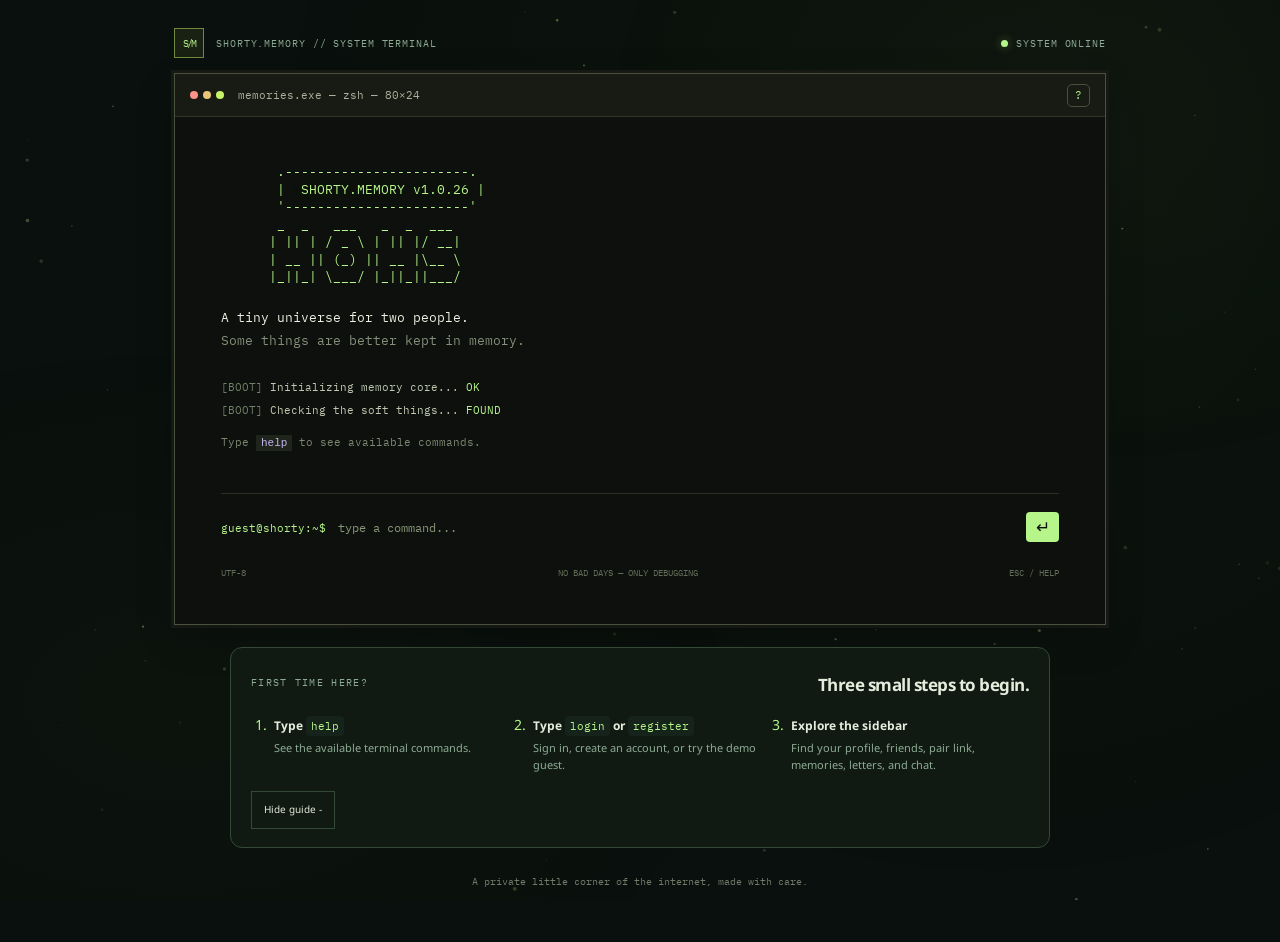
==== index.html @ a43f7167 "Bust browser cache for visual effects" ====
<!doctype html>
<html lang="th">
<head>
  <meta charset="utf-8">
  <meta name="viewport" content="width=device-width, initial-scale=1">
  <meta name="theme-color" content="#11130f">
  <meta name="description" content="A tiny digital universe for memories, letters, and two people.">
  <title>shorty.memory — a little universe for two</title>
  <link rel="preconnect" href="https://fonts.googleapis.com">
  <link rel="preconnect" href="https://fonts.gstatic.com" crossorigin>
  <link href="https://fonts.googleapis.com/css2?family=DM+Mono:wght@400;500&family=IBM+Plex+Mono:wght@400;500;600;700&family=Space+Grotesk:wght@400;500;600;700&family=Noto+Sans+Thai:wght@400;500;600;700&display=swap" rel="stylesheet">
  <link rel="stylesheet" href="./styles.css?v=20261020-1">
  <link rel="stylesheet" href="./animations.css?v=20261025-3">
  <script src="https://cdn.jsdelivr.net/npm/@supabase/supabase-js@2"></script>
  <script src="./config.js?v=20261020-1"></script>
  <script src="./app.js?v=20261020-1" defer></script>
  <script src="./interactive.js?v=20261025-3" defer></script>
</head>
<body>
  <div class="scanlines" aria-hidden="true"></div>
  <main id="bootScreen" class="boot-screen">
    <div class="boot-topbar"><span class="brand-mark">S/M</span><span>SHORTY.MEMORY // SYSTEM TERMINAL</span><span class="top-status"><i></i> SYSTEM ONLINE</span></div>
    <section class="terminal-window" aria-label="Retro terminal">
      <div class="terminal-titlebar"><div class="window-dots"><b></b><b></b><b></b></div><span>memories.exe — zsh — 80×24</span><button id="terminalHelp" class="tiny-btn" type="button" aria-label="Show commands">?</button></div>
      <div class="terminal-body">
        <pre class="ascii-logo" aria-label="Shorty Memory logo">       .-----------------------.
       |  SHORTY.MEMORY v1.0.26 |
       '-----------------------'
       _  _   ___   _  _  ___
      | || | / _ \ | || |/ __|
      | __ || (_) || __ |\__ \
      |_||_| \___/ |_||_||___/</pre>
        <p class="terminal-intro">A tiny universe for two people.<br><span>Some things are better kept in memory.</span></p>
        <div id="terminalOutput" class="terminal-output" aria-live="polite">
          <p><span class="term-muted">[BOOT]</span> Initializing memory core... <span class="term-ok">OK</span></p>
          <p><span class="term-muted">[BOOT]</span> Checking the soft things... <span class="term-ok">FOUND</span></p>
          <p class="term-hint">Type <code>help</code> to see available commands.</p>
        </div>
        <form id="terminalForm" class="terminal-prompt" autocomplete="off">
          <label for="terminalInput"><span class="prompt-label">guest@shorty:~$</span></label>
          <input id="terminalInput" name="command" type="text" spellcheck="false" autocomplete="off" autocapitalize="off" placeholder="type a command..." aria-label="Terminal command">
          <button class="send-command" type="submit" aria-label="Run command">↵</button>
        </form>
        <div class="terminal-footer"><span>UTF-8</span><span>NO BAD DAYS — ONLY DEBUGGING</span><span>ESC / HELP</span></div>
      </div>
    </section>
    <section class="quick-guide" aria-label="First-time guide"><div><span class="eyebrow">FIRST TIME HERE?</span><h2>Three small steps to begin.</h2></div><ol><li><b>Type <code>help</code></b><span>See the available terminal commands.</span></li><li><b>Type <code>login</code> or <code>register</code></b><span>Sign in, create an account, or try the demo guest.</span></li><li><b>Explore the sidebar</b><span>Find your profile, friends, pair link, memories, letters, and chat.</span></li></ol><button id="guideToggle" type="button" class="small-btn">Hide guide −</button></section><p class="boot-note">A private little corner of the internet, made with care.</p>
  </main>

  <dialog id="authDialog" class="auth-dialog">
    <div class="auth-head"><span class="eyebrow">IDENTITY CHECK // 01</span><button class="icon-btn" type="button" data-close-auth aria-label="Close">×</button></div>
    <div class="auth-brand"><span class="brand-mark">S/M</span><div><h2>Welcome back, human.</h2><p>Your memories are waiting on the other side.</p></div></div>
    <div class="auth-tabs"><button type="button" class="auth-tab is-active" data-auth-tab="login">Log in</button><button type="button" class="auth-tab" data-auth-tab="register">Create account</button></div>
    <form id="loginForm" class="auth-form">
      <label>Email address<input name="email" type="email" autocomplete="email" placeholder="you@example.com" required></label>
      <label>Password<input name="password" type="password" autocomplete="current-password" minlength="6" placeholder="At least 6 characters" required></label>
      <button class="primary-btn" type="submit">Enter the universe <span>↗</span></button>
      <p class="form-note" id="loginNote">Sign in to continue.</p>
    </form>
    <form id="registerForm" class="auth-form hidden">
      <label>Display name<input name="displayName" type="text" maxlength="32" autocomplete="nickname" placeholder="What should we call you?" required></label>
      <label>Username<input name="username" type="text" minlength="3" maxlength="18" pattern="[A-Za-z0-9_.-]+" autocomplete="username" placeholder="letters, numbers, . _ -" required></label>
      <label>Email address<input name="email" type="email" autocomplete="email" placeholder="you@example.com" required></label>
      <label>Password<input name="password" type="password" minlength="6" autocomplete="new-password" placeholder="At least 6 characters" required></label>
      <button class="primary-btn" type="submit">Create my space <span>↗</span></button>
      <p class="form-note" id="registerNote">Use a unique username. In demo mode, the account stays in this browser only.</p>
    </form>
    <div class="auth-divider"><span>OR TRY THE PREVIEW</span></div>
    <button id="guestButton" type="button" class="ghost-btn">Continue as a demo guest <span>→</span></button>
    <p class="privacy-note">Never enter a password you use on another website. Demo mode is for preview only; configure Supabase for real accounts.</p>
  </dialog>

  <div id="appShell" class="app-shell hidden">
    <div class="system-bar"><strong>✳ SHORTY OS</strong><span>a little operating system for two.</span><span>DEMO MODE / 20 OCT 2026</span></div>
    <aside class="sidebar">
      <a class="side-logo" href="#" data-section="home"><span class="brand-mark">S/M</span><span><b>shorty.memory</b><small>OUR LITTLE UNIVERSE</small></span></a>
      <div class="side-label">WORKSPACE</div>
      <nav class="side-nav" aria-label="Main navigation">
        <button class="nav-item is-active" type="button" data-section="home"><span class="nav-icon">⌂</span><span>หน้าหลัก</span></button>
        <button class="nav-item" type="button" data-section="friends"><span class="nav-icon">♧</span><span>เพื่อนของเรา</span><span id="friendBadge" class="nav-badge hidden">0</span></button>
        <button class="nav-item" type="button" data-section="chat"><span class="nav-icon">▤</span><span>จดหมายแชต</span></button>
        <button class="nav-item" type="button" data-section="pair"><span class="nav-icon">∞</span><span>เชื่อมต่อคู่</span></button>
        <button class="nav-item" type="button" data-section="memories"><span class="nav-icon">▧</span><span>คลังความทรงจำ</span></button>
        <button class="nav-item" type="button" data-section="letters"><span class="nav-icon">✉</span><span>จดหมายถึงเธอ</span></button>
        <button class="nav-item" type="button" data-section="profile"><span class="nav-icon">◉</span><span>โปรไฟล์</span></button>
      </nav>
      <div class="sidebar-bottom">
        <div class="sync-card"><span class="sync-dot"></span><div><b id="syncLabel">LOCAL PREVIEW</b><small id="syncDetail">Data stays in this browser</small></div></div>
        <button id="logoutButton" type="button" class="logout-btn"><span>↪</span> Log out</button>
        <div class="side-version">BUILD 01.26 <span>·</span> MADE WITH CARE</div>
      </div>
    </aside>

    <section class="workspace">
      <header class="workspace-topbar">
        <div class="breadcrumb"><span>SPACE /</span> <b id="crumbLabel">DASHBOARD</b></div>
        <div class="top-actions"><span class="clock-label" id="todayLabel"></span><button id="themeToggle" class="theme-toggle" type="button" aria-label="Switch color theme" title="Switch light/dark mode">☼ <span>Light mode</span></button><button id="topProfileButton" class="mini-profile" type="button" data-section="profile"><img id="topAvatar" alt="" src=""><span id="topUsername">guest</span><span class="chevron">⌄</span></button></div>
      </header>
      <div id="viewRoot" class="view-root" tabindex="-1"></div>
      <footer class="app-footer"><span>SHORTY.MEMORY © 2026</span><span>KEEP THE GOOD THINGS CLOSE.</span><button type="button" id="backToTerminal">↖ TERMINAL</button></footer>
    </section>
  </div>

  <button id="mascotButton" class="mascot-button hidden" type="button" aria-label="Talk to Shorty"><span class="mascot-spark">✦</span><span class="pixel-cat" aria-hidden="true">ฅ^•ﻌ•^ฅ</span></button>
  <div id="mascotBubble" class="mascot-bubble hidden" role="status"><button id="closeMascotBubble" type="button" aria-label="Close">×</button><span class="eyebrow">SHORTY.EXE</span><p id="mascotMessage">System message: you are doing better than you think.</p><button id="newMascotMessage" type="button" class="text-btn">another message ↻</button></div>

  <dialog id="letterDialog" class="letter-dialog">
    <div class="letter-dialog-top"><span class="eyebrow">A MESSAGE, SAVED FOR YOU</span><button class="icon-btn" type="button" data-close-letter aria-label="Close letter">×</button></div>
    <div class="envelope-art" aria-hidden="true"><div class="envelope-paper">S/M</div><div class="envelope-flap"></div></div>
    <p id="letterTag" class="letter-tag">OPEN WHEN YOU NEED A PAUSE</p>
    <h2 id="letterTitle">A little note for you.</h2>
    <p id="letterMessage" class="letter-message"></p>
    <div class="letter-signoff">with care, <span>always.</span></div>
    <button type="button" class="primary-btn" data-close-letter>Keep this close <span>♡</span></button>
  </dialog>

  <div id="toast" class="toast" role="status" aria-live="polite"></div>
  <input id="avatarFileInput" class="visually-hidden" type="file" accept="image/png,image/jpeg,image/webp">
  <input id="memoryFileInput" class="visually-hidden" type="file" accept="image/png,image/jpeg,image/webp" multiple>
</body>
</html>
---- styles.css ----
:root {
  color-scheme: dark;
  --bg: #10120f;
  --panel: #171a15;
  --panel-2: #1d211a;
  --panel-soft: rgba(31, 36, 27, .76);
  --line: #333a2c;
  --line-soft: rgba(196, 217, 166, .12);
  --text: #f0f0e5;
  --muted: #959b8d;
  --lime: #c8f169;
  --lime-dim: #8ca64b;
  --lavender: #c6b7ff;
  --pink: #ffc6d7;
  --orange: #ffb98f;
  --mono: "DM Mono", ui-monospace, SFMono-Regular, Consolas, monospace;
  --sans: "Space Grotesk", "Noto Sans Thai", sans-serif;
  --radius: 18px;
}
* { box-sizing: border-box; }
html { scroll-behavior: smooth; }
body { margin: 0; min-height: 100vh; background: var(--bg); color: var(--text); font-family: var(--sans); font-size: 14px; }
button, input, textarea, select { font: inherit; }
button { color: inherit; cursor: pointer; }
button:focus-visible, input:focus-visible, textarea:focus-visible { outline: 2px solid var(--lime); outline-offset: 3px; }
a { color: inherit; text-decoration: none; }
.hidden { display: none !important; }
.visually-hidden { position: absolute; width: 1px; height: 1px; padding: 0; margin: -1px; overflow: hidden; clip: rect(0,0,0,0); white-space: nowrap; border: 0; }
.scanlines { pointer-events: none; position: fixed; inset: 0; z-index: 10; opacity: .018; background: repeating-linear-gradient(0deg, transparent 0 4px, rgba(0,0,0,.14) 5px); mix-blend-mode: normal; }
.brand-mark { display: inline-grid; place-items: center; width: 40px; height: 40px; border: 1px solid rgba(200,241,105,.5); background: rgba(200,241,105,.08); color: var(--lime); font-family: var(--mono); letter-spacing: -2px; font-size: 14px; flex: 0 0 auto; }
.eyebrow, .side-label { font: 10px var(--mono); color: var(--muted); letter-spacing: .13em; text-transform: uppercase; }
.boot-screen { max-width: 980px; min-height: 100vh; margin: auto; padding: 28px 24px 18px; display: flex; flex-direction: column; justify-content: center; }
.boot-topbar { display: flex; align-items: center; gap: 12px; margin-bottom: 15px; color: var(--muted); font: 10px var(--mono); letter-spacing: .09em; }
.boot-topbar .brand-mark { width: 30px; height: 30px; font-size: 10px; }
.top-status { margin-left: auto; display: flex; align-items: center; gap: 8px; }
.top-status i, .sync-dot { display: inline-block; width: 7px; height: 7px; background: var(--lime); border-radius: 50%; box-shadow: 0 0 10px rgba(200,241,105,.4); }
.terminal-window { border: 1px solid #48513c; background: #0d100c; box-shadow: 0 14px 36px #0003, 0 0 0 3px #181b15; }
.terminal-titlebar { height: 43px; display: flex; align-items: center; gap: 14px; border-bottom: 1px solid #2e3628; padding: 0 15px; color: #aab19d; background: #171b14; font: 11px var(--mono); }
.window-dots { display: flex; gap: 5px; }
.window-dots b { width: 8px; height: 8px; border-radius: 50%; background: #67745a; }
.window-dots b:first-child { background: #fb9388; }.window-dots b:nth-child(2) { background: #eac778; }.window-dots b:nth-child(3) { background: #c8f169; }
.tiny-btn { margin-left: auto; width: 23px; height: 23px; border: 1px solid #48513c; background: transparent; color: var(--lime); border-radius: 5px; }
.terminal-body { padding: clamp(18px, 5vw, 46px); font-family: var(--mono); }
.ascii-logo { margin: 0 0 20px; color: var(--lime); font: clamp(8px, 1.45vw, 13px)/1.35 var(--mono); white-space: pre; text-shadow: 0 0 17px #c8f16928; }
.terminal-intro { margin: 0 0 25px; color: #ecf0e3; line-height: 1.8; font-size: 13px; }.terminal-intro span { color: #858f79; }
.terminal-output { min-height: 115px; font: 11px/1.8 var(--mono); color: #bfc7b1; }
.terminal-output p { margin: 0 0 4px; overflow-wrap: anywhere; }
.term-muted { color: #718067; }.term-ok { color: var(--lime); }.term-error { color: #ff9e9e; }.term-hint { color: #7c8770; margin-top: 12px !important; }.terminal-output code { color: var(--lavender); background: #20251b; padding: 2px 5px; }
.terminal-prompt { border-top: 1px solid #283022; padding-top: 18px; display: flex; align-items: center; gap: 12px; }
.prompt-label { color: var(--lime); font-size: 11px; white-space: nowrap; }
.terminal-prompt input { flex: 1; min-width: 0; border: 0; color: #f2f2e9; outline: 0; background: transparent; font: 12px var(--mono); padding: 8px 0; }
.terminal-prompt input::placeholder { color: #535d49; }.send-command { background: var(--lime); color: #10120e; border: 0; border-radius: 4px; width: 33px; height: 30px; font-size: 17px; }
.terminal-footer { display: flex; justify-content: space-between; gap: 8px; color: #626d57; font: 9px var(--mono); margin-top: 24px; }
.boot-note { color: #707a68; text-align: center; font: 10px var(--mono); margin-top: 27px; }
.auth-dialog, .letter-dialog { width: min(480px, calc(100% - 30px)); max-height: min(88vh, 860px); overflow: auto; border: 1px solid #444d38; border-radius: 16px; color: var(--text); background: #151912; padding: 25px; box-shadow: 0 35px 120px #000b; }
.auth-dialog::backdrop, .letter-dialog::backdrop { background: rgba(5,7,4,.78); backdrop-filter: blur(2px); }
.auth-head, .letter-dialog-top { display: flex; justify-content: space-between; align-items: center; }
.icon-btn { border: 1px solid var(--line); background: transparent; color: var(--muted); width: 30px; height: 30px; border-radius: 50%; font-size: 20px; }
.auth-brand { display: flex; align-items: center; gap: 13px; margin: 27px 0 22px; }.auth-brand h2 { margin: 0 0 5px; font-size: 22px; letter-spacing: -.04em; }.auth-brand p { margin: 0; color: var(--muted); font-size: 12px; line-height: 1.5; }
.auth-tabs { display: grid; grid-template-columns: 1fr 1fr; padding: 4px; gap: 4px; border: 1px solid var(--line); border-radius: 9px; margin-bottom: 20px; }
.auth-tab { border: 0; background: transparent; padding: 10px; color: var(--muted); border-radius: 6px; font-size: 12px; }.auth-tab.is-active { color: var(--lime); background: #2a3220; }
.auth-form { display: grid; gap: 13px; }.auth-form label, .field { display: grid; gap: 7px; color: #c9cebe; font-size: 11px; }
.auth-form input, .field input, .field textarea, .field select, .search-input { border: 1px solid #353e2e; background: #0f120d; border-radius: 8px; padding: 12px; color: var(--text); min-width: 0; width: 100%; font-size: 12px; }
.primary-btn, .ghost-btn { display: flex; align-items: center; justify-content: space-between; gap: 12px; width: 100%; padding: 13px 15px; border-radius: 8px; font-size: 12px; border: 1px solid var(--lime); transition: transform .18s, background .18s; }
.primary-btn { margin-top: 5px; background: var(--lime); color: #161a10; font-weight: 700; }.primary-btn:hover { background: #d9ffa0; transform: translateY(-1px); }
.ghost-btn { background: transparent; border-color: #3c4432; color: var(--text); }.ghost-btn:hover { background: #22281c; }
.form-note, .privacy-note { color: var(--muted); font-size: 10px; line-height: 1.6; margin: 0; }.auth-divider { display: flex; align-items: center; gap: 12px; color: #747d69; font: 9px var(--mono); margin: 22px 0 13px; }.auth-divider:before, .auth-divider:after { content: ""; height: 1px; flex: 1; background: var(--line); }.privacy-note { margin-top: 16px; font-size: 10px; }
.app-shell { min-height: 100vh; display: grid; grid-template-columns: 230px minmax(0, 1fr); }.sidebar { min-height: 100vh; border-right: 1px solid var(--line-soft); padding: 24px 15px 17px; display: flex; flex-direction: column; background: #121510; position: sticky; top: 0; height: 100vh; }
.side-logo { display: flex; gap: 10px; align-items: center; padding: 0 6px 28px; }.side-logo .brand-mark { width: 36px; height: 36px; }.side-logo b { display: block; font-size: 13px; letter-spacing: -.04em; }.side-logo small { display: block; color: #7c8770; font: 8px var(--mono); letter-spacing: .1em; margin-top: 4px; }.side-label { padding: 0 11px 9px; font-size: 9px; }
.side-nav { display: grid; gap: 4px; }.nav-item { width: 100%; display: flex; align-items: center; gap: 10px; padding: 11px 10px; border: 1px solid transparent; border-radius: 8px; background: transparent; color: #9da493; font-size: 12px; text-align: left; transition: .18s; }.nav-item:hover { color: var(--text); background: #1a1f16; }.nav-item.is-active { border-color: #343e29; background: #20271a; color: var(--lime); }.nav-icon { display: inline-grid; place-items: center; width: 20px; font-size: 18px; font-family: var(--mono); }.nav-badge { margin-left: auto; padding: 2px 6px; font: 10px var(--mono); border-radius: 20px; background: #333d23; color: var(--lime); }
.sidebar-bottom { margin-top: auto; }.sync-card { display: flex; gap: 9px; align-items: center; padding: 12px 10px; margin: 0 0 11px; background: #191e15; border: 1px solid #2f3925; border-radius: 9px; }.sync-card b { display: block; font: 9px var(--mono); color: var(--lime); }.sync-card small { display: block; color: #8a9380; font-size: 9px; margin-top: 5px; }.logout-btn { width: 100%; text-align: left; background: transparent; border: 0; color: #9da493; padding: 9px 11px; font-size: 11px; }.logout-btn span { margin-right: 8px; }.logout-btn:hover { color: var(--pink); }.side-version { padding: 21px 8px 0; color: #606957; font: 8px var(--mono); letter-spacing: .08em; }.side-version span { color: var(--lime-dim); }
.workspace { min-width: 0; padding: 0 clamp(18px, 4vw, 54px); display: flex; flex-direction: column; }.workspace-topbar { min-height: 67px; display: flex; justify-content: space-between; align-items: center; gap: 20px; border-bottom: 1px solid var(--line-soft); }.breadcrumb { color: #808976; font: 10px var(--mono); letter-spacing: .06em; }.breadcrumb b { color: #e5e8dc; font-weight: 400; }.top-actions { display: flex; align-items: center; gap: 16px; }.clock-label { color: #88917e; font: 10px var(--mono); }.mini-profile { display: flex; align-items: center; gap: 8px; padding: 4px 9px 4px 4px; background: #1b2017; border: 1px solid #333b2b; border-radius: 30px; font-size: 11px; }.mini-profile img { width: 25px; height: 25px; border-radius: 50%; object-fit: cover; background: #353e2e; }.chevron { color: #828b77; }
.view-root { padding: 32px 0 45px; flex: 1; min-width: 0; }.app-footer { display: flex; align-items: center; justify-content: space-between; gap: 15px; padding: 18px 0 22px; border-top: 1px solid var(--line-soft); color: #606957; font: 8px var(--mono); letter-spacing: .08em; }.app-footer button { border: 0; background: transparent; color: #88927b; font: inherit; }
.page-heading { display: flex; justify-content: space-between; align-items: flex-end; gap: 20px; margin-bottom: 25px; }.page-heading .eyebrow { display: block; margin-bottom: 9px; color: var(--lime-dim); }.page-heading h1 { font-size: clamp(28px, 3.5vw, 42px); line-height: 1.08; margin: 0; letter-spacing: -.065em; font-weight: 600; }.page-heading p { margin: 11px 0 0; color: var(--muted); font-size: 12px; line-height: 1.7; max-width: 550px; }.heading-actions { display: flex; gap: 8px; flex-wrap: wrap; }
.small-btn, .text-btn { display: inline-flex; align-items: center; gap: 8px; justify-content: center; border: 1px solid #3c4532; background: #1b2017; padding: 10px 12px; border-radius: 7px; color: #dfe5d4; font-size: 10px; }.small-btn:hover { border-color: var(--lime-dim); }.small-btn.accent { background: var(--lime); color: #161a10; border-color: var(--lime); font-weight: 700; }.text-btn { background: none; border: 0; color: var(--lime); padding: 5px 0; }.text-btn:hover { color: #e0ffaf; }
.grid { display: grid; gap: 15px; }.grid-two { grid-template-columns: minmax(0, 1.35fr) minmax(270px, .85fr); }.grid-three { grid-template-columns: repeat(3, minmax(0, 1fr)); }.panel { border: 1px solid #2d3527; border-radius: var(--radius); background: var(--panel); min-width: 0; overflow: hidden; }.panel-inner { padding: 20px; }.panel-header { display: flex; justify-content: space-between; align-items: center; gap: 12px; padding-bottom: 14px; }.panel-title { margin: 0; font-size: 13px; font-weight: 600; letter-spacing: -.02em; }.panel-subtitle { margin: 5px 0 0; font-size: 10px; color: var(--muted); }.mono-label { color: #89937b; font: 9px var(--mono); letter-spacing: .08em; }.badge { display: inline-flex; align-items: center; gap: 5px; padding: 5px 7px; background: #252e1c; border: 1px solid #38452a; border-radius: 30px; color: var(--lime); font: 9px var(--mono); white-space: nowrap; }.badge.purple { background: #262033; border-color: #493d63; color: var(--lavender); }.badge.pink { background: #33242b; border-color: #5b3647; color: var(--pink); }
.hero-card { position: relative; min-height: 254px; padding: 27px; display: flex; flex-direction: column; justify-content: space-between; background: radial-gradient(ellipse at 91% 22%, #3b472a80, transparent 38%), linear-gradient(120deg, #232b1d, #1a1e17 67%); border-color: #3c472f; }.hero-card:after { content: "✳"; position: absolute; right: 28px; top: 25px; font-size: 65px; color: #d7f59b; opacity: .18; transform: rotate(-12deg); }.hero-top { display: flex; justify-content: space-between; align-items: start; gap: 15px; }.hero-eyebrow { font: 9px var(--mono); color: var(--lime); letter-spacing: .13em; }.hero-card h2 { position: relative; z-index: 1; max-width: 480px; font-size: clamp(24px, 3vw, 35px); letter-spacing: -.065em; line-height: 1.12; margin: 20px 0 8px; }.hero-card p { color: #abb5a0; line-height: 1.7; font-size: 11px; max-width: 350px; margin: 0; }.hero-bottom { position: relative; z-index: 1; display: flex; align-items: center; justify-content: space-between; gap: 15px; margin-top: 25px; }.avatar-stack { display: flex; align-items: center; }.avatar-stack img, .avatar-stack .avatar-placeholder { width: 32px; height: 32px; border: 2px solid #22291c; border-radius: 50%; object-fit: cover; margin-right: -8px; }.avatar-placeholder { display: inline-grid; place-items: center; background: #36402c; color: var(--lime); font: 12px var(--mono); }.hero-status { color: #9ba68e; font: 9px var(--mono); margin-left: 17px; }.hero-illustration { position: absolute; bottom: 54px; right: 20px; width: 150px; height: 90px; opacity: .85; }
.stat-card { padding: 18px; min-height: 110px; }.stat-top { display: flex; justify-content: space-between; align-items: center; color: #9aa28f; font-size: 10px; }.stat-icon { display: grid; place-items: center; width: 29px; height: 29px; border-radius: 8px; background: #2a3220; color: var(--lime); font-size: 15px; }.stat-value { margin-top: 16px; font-size: 29px; letter-spacing: -.06em; }.stat-foot { margin-top: 4px; color: #8a9580; font: 9px var(--mono); }.stat-value.small { font-size: 20px; }
.countdown-panel { min-height: 254px; background: radial-gradient(ellipse at 100% 0%, #4b405a6e, transparent 48%), #1a181f; border-color: #3b3449; }.countdown-numbers { display: grid; grid-template-columns: repeat(3, 1fr); gap: 9px; margin: 16px 0 18px; }.time-unit { background: #211e29; border: 1px solid #3b3448; border-radius: 8px; padding: 11px 7px; text-align: center; }.time-unit b { display: block; font-size: 24px; letter-spacing: -.04em; color: var(--lavender); }.time-unit span { display: block; color: #a49bb4; font: 8px var(--mono); margin-top: 4px; }.countdown-date { color: #aaa0bc; font: 9px var(--mono); }.empty-mini { border: 1px dashed #474052; border-radius: 9px; padding: 18px; color: #b5adbf; font-size: 11px; line-height: 1.6; margin-top: 17px; }.empty-mini button { margin-top: 10px; }
.section-row { display: flex; align-items: center; justify-content: space-between; gap: 15px; margin: 26px 0 12px; }.section-row h2 { margin: 0; font-size: 15px; letter-spacing: -.04em; }.section-row p { margin: 5px 0 0; color: var(--muted); font-size: 10px; }
.quick-card { padding: 17px; min-height: 145px; display: flex; flex-direction: column; background: #181c15; }.quick-icon { display: grid; place-items: center; width: 34px; height: 34px; border-radius: 10px; font-size: 17px; margin-bottom: 18px; }.quick-card h3 { margin: 0 0 7px; font-size: 12px; }.quick-card p { color: var(--muted); line-height: 1.6; font-size: 10px; margin: 0 0 14px; }.quick-card button { margin-top: auto; align-self: flex-start; }
.quote-panel { position: relative; padding: 23px; background: #22201a; border-color: #41392b; }.quote-mark { font: 44px Georgia, serif; height: 30px; color: var(--orange); }.quote-text { font-size: 16px; line-height: 1.55; letter-spacing: -.03em; max-width: 590px; margin: 12px 0 15px; }.quote-meta { display: flex; align-items: center; justify-content: space-between; color: #9a9181; font: 9px var(--mono); }.quote-meta button { border: 1px solid #4a4233; background: transparent; padding: 7px 10px; color: var(--orange); border-radius: 6px; font-size: 10px; }
.movie-card { display: flex; gap: 15px; align-items: center; }.movie-poster { display: grid; place-items: center; width: 75px; height: 93px; flex: 0 0 auto; border-radius: 9px; background: linear-gradient(145deg,#3c3a5d,#1d2c37 55%,#3c4c2a); color: #e0d9ff; font-size: 27px; }.movie-card h3 { margin: 0 0 5px; font-size: 14px; }.movie-card p { margin: 0; font-size: 10px; color: var(--muted); line-height: 1.7; }.movie-card .small-btn { margin-top: 11px; }
.list-stack { display: grid; gap: 8px; }.person-row { display: flex; align-items: center; gap: 11px; border: 1px solid #2c3327; border-radius: 10px; padding: 10px; background: #191d16; min-width: 0; }.person-avatar { width: 39px; height: 39px; border: 1px solid #404c31; border-radius: 50%; object-fit: cover; display: grid; place-items: center; flex: 0 0 auto; background: #303b25; color: var(--lime); font: 13px var(--mono); }.person-info { flex: 1; min-width: 0; }.person-info b { display: block; font-size: 11px; overflow: hidden; text-overflow: ellipsis; white-space: nowrap; }.person-info small { display: block; color: var(--muted); font-size: 9px; margin-top: 5px; }.person-actions { display: flex; gap: 6px; align-items: center; flex-wrap: wrap; justify-content: flex-end; }.person-actions button { padding: 7px 9px; font-size: 9px; }
.empty-state { padding: 28px 18px; border: 1px dashed #3a4331; border-radius: 12px; text-align: center; color: var(--muted); font-size: 11px; line-height: 1.7; }.empty-state b { color: var(--text); display: block; font-size: 13px; margin-bottom: 8px; }.empty-state .empty-symbol { font-size: 28px; margin-bottom: 13px; color: var(--lime); }
.search-row { display: flex; gap: 10px; margin-bottom: 14px; }.search-input { max-width: 350px; }.filter-chips { display: flex; gap: 7px; flex-wrap: wrap; margin-bottom: 18px; }.filter-chip { border: 1px solid #333d2a; background: #171b14; color: #99a28e; border-radius: 30px; padding: 7px 11px; font-size: 10px; }.filter-chip.is-active { color: var(--lime); border-color: #56683b; background: #242d1c; }
.pair-hero { padding: 24px; background: radial-gradient(circle at 50% -20%, #3b472d, transparent 64%), #171c13; text-align: center; }.pair-symbol { font-size: 39px; color: var(--lime); }.pair-hero h2 { font-size: 25px; letter-spacing: -.05em; margin: 10px 0; }.pair-hero p { max-width: 490px; color: var(--muted); font-size: 11px; line-height: 1.8; margin: 0 auto; }.pair-code { display: flex; justify-content: center; gap: 8px; margin: 20px auto 0; }.pair-code code { display: inline-block; border: 1px dashed #637548; padding: 12px 16px; min-width: 190px; background: #0f130c; border-radius: 8px; color: var(--lime); font: 19px var(--mono); letter-spacing: .12em; }.pair-steps { display: grid; grid-template-columns: repeat(3,1fr); gap: 12px; margin-top: 15px; }.step-card { padding: 17px; border: 1px solid #2d3527; background: #171a14; border-radius: 12px; }.step-number { color: var(--lime); font: 10px var(--mono); }.step-card h3 { font-size: 12px; margin: 12px 0 6px; }.step-card p { margin: 0; color: var(--muted); font-size: 10px; line-height: 1.7; }
.letter-grid { display: grid; grid-template-columns: repeat(3,minmax(0,1fr)); gap: 13px; }.letter-card { min-height: 180px; padding: 18px; border: 1px solid #40384a; border-radius: 14px; background: radial-gradient(circle at 100% 0,#54476755,transparent 45%), #1c1922; text-align: left; transition: transform .2s, border-color .2s; display: flex; flex-direction: column; }.letter-card:hover { transform: translateY(-4px) rotate(-.4deg); border-color: #8776a6; }.letter-card .letter-emoji { display: grid; place-items: center; width: 37px; height: 37px; border: 1px solid #554a65; border-radius: 10px; background: #2a2333; font-size: 18px; }.letter-card small { margin-top: 17px; font: 9px var(--mono); color: #b4a0dd; }.letter-card h3 { margin: 8px 0; font-size: 13px; }.letter-card p { margin: 0; color: #a69eaf; font-size: 10px; line-height: 1.65; }.letter-card .letter-link { margin-top: auto; padding-top: 15px; font: 9px var(--mono); color: var(--lavender); }
.envelope-art { width: 100px; height: 75px; margin: 29px auto 24px; position: relative; background: #9c87c6; border-radius: 5px; overflow: hidden; box-shadow: 0 9px 25px #0004; }.envelope-art:before,.envelope-art:after { content: ""; position: absolute; bottom: -24px; width: 70px; height: 70px; background: #b9a6df; transform: rotate(45deg); z-index: 2; }.envelope-art:before { left: -36px; }.envelope-art:after { right: -36px; }.envelope-flap { position: absolute; top: -42px; left: 3px; width: 94px; height: 94px; transform: rotate(45deg); background: #c7b6e8; z-index: 3; }.envelope-paper { position: absolute; left: 22px; bottom: 14px; z-index: 1; background: #f1eafa; color: #66537e; height: 52px; width: 55px; display: grid; place-items: start center; padding-top: 8px; font: 11px var(--mono); }.letter-tag { color: var(--lavender); font: 9px var(--mono); letter-spacing: .1em; text-align: center; }.letter-dialog h2 { margin: 12px 0; text-align: center; font-size: 26px; letter-spacing: -.05em; }.letter-message { text-align: center; font-size: 13px; line-height: 1.9; color: #c1bacd; white-space: pre-line; margin: 20px 5px 25px; }.letter-signoff { text-align: center; color: #a69ab9; font: 10px var(--mono); margin-bottom: 22px; }.letter-signoff span { color: var(--pink); }
.memory-grid { display: grid; grid-template-columns: repeat(3,minmax(0,1fr)); gap: 12px; }.memory-item { overflow: hidden; border: 1px solid #343b2d; border-radius: 12px; background: #1a1e16; }.memory-image { width: 100%; aspect-ratio: 1.15; object-fit: cover; display: block; background: #282e21; }.memory-placeholder { width: 100%; aspect-ratio: 1.15; display: grid; place-items: center; background: linear-gradient(135deg,#2e3823,#242132); color: var(--lime); font-size: 27px; }.memory-copy { padding: 11px; }.memory-copy b { display: block; font-size: 11px; margin-bottom: 5px; overflow-wrap: anywhere; }.memory-copy small { color: var(--muted); font-size: 9px; line-height: 1.5; }.memory-copy button { float: right; border: 0; background: transparent; color: #ef9cac; }
.profile-layout { display: grid; grid-template-columns: minmax(250px,.7fr) minmax(0,1.3fr); gap: 15px; align-items: start; }.profile-card { text-align: center; padding: 25px 20px; }.profile-avatar-wrap { width: 90px; height: 90px; margin: 0 auto 15px; position: relative; }.profile-avatar { width: 90px; height: 90px; border-radius: 50%; object-fit: cover; background: #303b25; border: 2px solid #566b3b; }.avatar-edit { position: absolute; right: -3px; bottom: 0; width: 29px; height: 29px; background: var(--lime); color: #14180e; border-radius: 50%; border: 2px solid var(--panel); font-size: 14px; }.profile-card h2 { font-size: 20px; letter-spacing: -.04em; margin: 0 0 5px; }.profile-card .username { color: var(--lime); font: 10px var(--mono); }.profile-card .bio { color: var(--muted); font-size: 11px; line-height: 1.7; margin: 17px auto 20px; max-width: 260px; }.profile-meta { display: flex; justify-content: center; gap: 23px; border-top: 1px solid var(--line); padding-top: 15px; }.profile-meta b { display: block; font-size: 16px; }.profile-meta small { color: var(--muted); font-size: 9px; }.profile-form { display: grid; gap: 14px; }.form-grid { display: grid; grid-template-columns: 1fr 1fr; gap: 12px; }.field textarea { min-height: 85px; resize: vertical; line-height: 1.6; }.field .help { color: #828d76; font-size: 9px; line-height: 1.5; }
.settings-section { padding: 19px; border-bottom: 1px solid var(--line); }.settings-section:last-child { border-bottom: 0; }.settings-section h3 { margin: 0 0 7px; font-size: 12px; }.settings-section p { margin: 0 0 13px; font-size: 10px; line-height: 1.6; color: var(--muted); }
.coming-note { padding: 14px 16px; border-left: 2px solid var(--lime); background: #1a2014; color: #b5bea7; font-size: 10px; line-height: 1.7; }.error-note { color: #ffb6bf; }.success-note { color: var(--lime); }
.mascot-button { position: fixed; z-index: 20; right: 24px; bottom: 22px; width: 62px; height: 62px; border-radius: 50%; border: 1px solid #556940; background: #222a1a; box-shadow: 0 9px 35px #0007; display: grid; place-items: center; transition: transform .2s; }.mascot-button:hover { transform: translateY(-4px) rotate(-5deg); }.pixel-cat { color: var(--lime); font: 10px var(--mono); }.mascot-spark { position: absolute; top: 7px; right: 11px; color: var(--pink); font-size: 11px; animation: sparkle 1.7s ease-in-out infinite; }.mascot-bubble { z-index: 21; position: fixed; right: 96px; bottom: 27px; width: min(285px, calc(100vw - 125px)); padding: 17px; border-radius: 12px; background: #1d2318; border: 1px solid #485538; box-shadow: 0 15px 60px #0008; }.mascot-bubble > button:first-child { float: right; background: transparent; border: 0; color: var(--muted); }.mascot-bubble p { margin: 11px 0 7px; font-size: 12px; line-height: 1.7; }.mascot-bubble .eyebrow { color: var(--lime); }
.toast { position: fixed; z-index: 30; left: 50%; bottom: 26px; transform: translate(-50%, 15px); max-width: min(92vw, 500px); padding: 12px 16px; border: 1px solid #4a5739; border-radius: 9px; background: #20271a; box-shadow: 0 10px 40px #0008; color: var(--text); opacity: 0; pointer-events: none; transition: .22s; font-size: 11px; line-height: 1.6; }.toast.show { opacity: 1; transform: translate(-50%, 0); }.toast.error { border-color: #74404c; background: #2b1b20; }
@keyframes sparkle { 0%,100% { transform: scale(1) rotate(0); opacity: .7; } 50% { transform: scale(1.35) rotate(25deg); opacity: 1; } }
@media (max-width: 1050px) { .app-shell { grid-template-columns: 205px minmax(0,1fr); }.grid-two { grid-template-columns: minmax(0,1fr); }.hero-illustration { right: 24px; }.grid-three { grid-template-columns: repeat(3,minmax(0,1fr)); } }
@media (max-width: 760px) { .app-shell { display: block; }.sidebar { position: fixed; z-index: 15; top: auto; bottom: 0; left: 0; width: 100%; height: auto; min-height: 0; border-right: 0; border-top: 1px solid var(--line); padding: 7px 8px calc(7px + env(safe-area-inset-bottom)); background: #121510f5; backdrop-filter: blur(14px); }.side-logo,.side-label,.sidebar-bottom { display: none; }.side-nav { display: flex; justify-content: space-around; gap: 3px; }.nav-item { flex: 1; display: flex; flex-direction: column; gap: 4px; align-items: center; justify-content: center; padding: 6px 2px; border-radius: 8px; font-size: 8px; white-space: nowrap; }.nav-icon { font-size: 16px; }.nav-badge { position: absolute; margin-left: 22px; margin-top: -24px; font-size: 8px; padding: 1px 4px; }.workspace { padding: 0 17px; }.workspace-topbar { min-height: 59px; }.clock-label { display: none; }.view-root { padding-top: 25px; padding-bottom: 24px; }.app-footer { margin-bottom: 64px; font-size: 7px; }.app-footer span:nth-child(2) { display: none; }.page-heading { align-items: flex-start; flex-direction: column; gap: 14px; }.page-heading h1 { font-size: 32px; }.grid-three { grid-template-columns: 1fr 1fr; }.letter-grid,.memory-grid { grid-template-columns: repeat(2,minmax(0,1fr)); }.pair-steps { grid-template-columns: 1fr; }.profile-layout { grid-template-columns: 1fr; }.hero-card { min-height: 240px; padding: 22px; }.hero-illustration { width: 110px; opacity: .35; }.hero-card h2 { max-width: 320px; }.mascot-button { right: 15px; bottom: 82px; width: 52px; height: 52px; }.mascot-bubble { right: 75px; bottom: 86px; }.boot-screen { padding: 20px 14px; }.boot-topbar { font-size: 8px; }.terminal-body { padding: 20px 16px; }.terminal-footer { font-size: 7px; }.prompt-label { font-size: 9px; }.terminal-prompt { gap: 7px; } }
@media (max-width: 420px) { .grid-three { grid-template-columns: 1fr 1fr; gap: 9px; }.stat-card { padding: 13px; }.stat-value { font-size: 24px; }.letter-grid,.memory-grid { grid-template-columns: 1fr 1fr; gap: 9px; }.letter-card { padding: 13px; min-height: 165px; }.letter-card h3 { font-size: 12px; }.form-grid { grid-template-columns: 1fr; }.terminal-titlebar { gap: 8px; padding: 0 10px; font-size: 9px; }.top-actions { gap: 4px; }.mini-profile { font-size: 9px; }.ascii-logo { font-size: 8px; } }


/* shorty.memory refinements: restrained CRT, readable onboarding, theme switch, chat */
.quick-guide{margin:22px auto 0;width:min(100%,820px);padding:18px 20px;border:1px solid var(--line);background:var(--panel);border-radius:12px;color:var(--text)}
.quick-guide>div{display:flex;align-items:center;justify-content:space-between;gap:12px}
.quick-guide h2{font-size:17px;letter-spacing:-.03em;margin:7px 0 0}
.quick-guide ol{display:grid;grid-template-columns:repeat(3,minmax(0,1fr));gap:18px;padding-left:20px;margin:16px 0}
.quick-guide li{padding-left:3px;color:var(--lime)}
.quick-guide li b,.quick-guide li span{display:block;color:var(--text);font-size:12px}
.quick-guide li span{color:var(--muted);font-size:11px;line-height:1.6;margin-top:5px}
.quick-guide code{font:11px var(--mono);color:var(--lime);background:var(--panel-2);padding:3px 5px;border-radius:4px}
.theme-toggle{display:inline-flex;align-items:center;gap:6px;border:1px solid var(--line);border-radius:20px;padding:7px 10px;background:var(--panel);color:var(--text);font-size:10px;white-space:nowrap}
.chat-layout{display:grid;grid-template-columns:minmax(190px,.75fr) minmax(0,1.5fr);gap:16px}
.chat-people,.chat-room{border:1px solid var(--line);background:var(--panel);border-radius:12px;min-width:0}
.chat-people{padding:14px}.chat-people h3,.chat-room h3{margin:0 0 10px;font-size:13px}
.chat-person{display:flex;width:100%;align-items:center;gap:9px;padding:10px;border:1px solid transparent;border-radius:8px;background:transparent;text-align:left;color:var(--text)}
.chat-person:hover,.chat-person.is-active{background:var(--panel-2);border-color:var(--line)}
.chat-person small{display:block;color:var(--muted);font-size:10px;margin-top:3px}
.chat-avatar{width:32px;height:32px;border-radius:50%;object-fit:cover;background:var(--panel-2)}
.chat-room{display:flex;flex-direction:column;min-height:430px;padding:15px}
.chat-room-head{padding-bottom:12px;border-bottom:1px solid var(--line);display:flex;justify-content:space-between;gap:12px;align-items:center}
.chat-messages{flex:1;display:flex;flex-direction:column;gap:9px;padding:14px 0;max-height:430px;overflow:auto}
.chat-bubble{max-width:82%;padding:10px 12px;border-radius:11px;background:var(--panel-2);font-size:12px;line-height:1.65;overflow-wrap:anywhere;align-self:flex-start}
.chat-bubble.mine{align-self:flex-end;background:var(--lime);color:#18200f}
.chat-bubble time{display:block;font:9px var(--mono);opacity:.65;margin-top:5px}
.chat-compose{display:flex;gap:8px;border-top:1px solid var(--line);padding-top:12px}
.chat-compose input{flex:1;min-width:0;background:var(--bg);border:1px solid var(--line);border-radius:8px;padding:11px;color:var(--text)}
.chat-empty{margin:auto;text-align:center;max-width:300px;color:var(--muted);font-size:12px;line-height:1.8;padding:25px}
[data-theme="light"]{color-scheme:light;--bg:#f5f5ef;--panel:#fff;--panel-2:#eaece2;--panel-soft:#f2f3ec;--line:#d9ddcf;--line-soft:#e2e5dc;--text:#24281f;--muted:#68705f;--lime:#52751b;--lime-dim:#6f8e36;--lavender:#7963b5;--pink:#b85e7b;--orange:#a65b29}
[data-theme="light"] .sidebar{background:#eeefe7}
[data-theme="light"] .terminal-window{background:#fff;box-shadow:0 14px 36px #25301812,0 0 0 3px #e4e6dc;border-color:#cdd2c1}
[data-theme="light"] .terminal-titlebar{background:#e9ece2;color:#505846;border-color:#d6dacd}
[data-theme="light"] .terminal-intro{color:#303629}
[data-theme="light"] .terminal-output{color:#424b39}
[data-theme="light"] .terminal-prompt input{color:#24281f}
[data-theme="light"] .auth-dialog,[data-theme="light"] .letter-dialog{background:#fff;border-color:var(--line)}
[data-theme="light"] .auth-form input,[data-theme="light"] .field input,[data-theme="light"] .field textarea,[data-theme="light"] .field select,[data-theme="light"] .search-input{background:#f7f8f3;color:var(--text);border-color:var(--line)}
[data-theme="light"] .nav-item{color:#59614f}
[data-theme="light"] .nav-item.is-active{background:#e4ead8;color:#3d5b12;border-color:#cbd8b5}
[data-theme="light"] .mini-profile,[data-theme="light"] .sync-card{background:#f6f7f1;border-color:var(--line)}
[data-theme="light"] .breadcrumb b{color:var(--text)}
[data-theme="light"] .chat-bubble.mine{color:#fff;background:#52751b}
@media(max-width:650px){.quick-guide ol{grid-template-columns:1fr;gap:10px}.quick-guide>div{align-items:flex-start;flex-direction:column}.chat-layout{grid-template-columns:1fr}.chat-people{max-height:200px;overflow:auto}.theme-toggle span{display:none}}
@media(prefers-reduced-motion:reduce){*,*::before,*::after{animation-duration:.01ms!important;animation-iteration-count:1!important;scroll-behavior:auto!important;transition-duration:.01ms!important}}

/* Figma alignment — Shorty OS dashboard */
:root{color-scheme:dark;--bg:#0a100d;--panel:#101a13;--panel-2:#16231b;--panel-soft:#16231bcc;--line:#344a39;--line-soft:#26392d;--text:#e4ecdc;--muted:#8dab94;--lime:#b5f58a;--lime-dim:#73966d;--lavender:#c3b4f2;--pink:#ebaa9f;--orange:#efb98b;--mono:'IBM Plex Mono','DM Mono',ui-monospace,monospace;--sans:'Noto Sans Thai','Space Grotesk',sans-serif;--radius:2px}
body{background:#0a100d;color:#e4ecdc;font-family:var(--sans)}
.app-shell{grid-template-columns:216px minmax(0,1fr);grid-template-rows:48px 1fr;background:#0a100d}
.system-bar{grid-column:1/-1;grid-row:1;display:flex;align-items:center;justify-content:space-between;gap:16px;padding:0 24px;background:#b5f58a;color:#0a100d;font:11px var(--mono);min-width:0}.system-bar strong{font-size:15px;letter-spacing:.02em;white-space:nowrap}.system-bar span{white-space:nowrap}
.sidebar{grid-column:1;grid-row:2;background:#0a100d;border-right:1px solid #344a39;padding:28px 16px 18px;gap:22px}.side-logo{padding:0 6px 4px}.side-logo .brand-mark{border:0;background:transparent;color:#b5f58a;font-size:0;width:0;height:0;overflow:hidden}.side-logo b{font:600 17px/1.4 var(--sans);color:#e4ecdc}.side-logo small{font:10px/1.5 var(--mono);color:#8dab94;letter-spacing:.06em}
.side-label{color:#b5f58a;font:10px var(--mono);padding:0 8px 2px}.side-nav{gap:5px}.nav-item{border-radius:0;border:0;border-left:2px solid transparent;padding:12px 10px;gap:11px;color:#e4ecdc;font-size:12px}.nav-item:hover{background:#16231b;color:#b5f58a}.nav-item.is-active{background:#16231b;border-color:#b5f58a;color:#b5f58a}.nav-icon{font-size:17px;color:#8dab94}.nav-item.is-active .nav-icon{color:#b5f58a}
.sidebar-bottom{margin-top:auto}.sync-card{border-radius:0;background:transparent;border:1px solid #344a39;padding:12px}.sync-card b{color:#b5f58a}.sync-card small{color:#8dab94}.logout-btn{border-radius:0}.side-version{font:9px var(--mono);color:#8dab94}
.workspace{grid-column:2;grid-row:2;padding:0 clamp(20px,3vw,40px);min-width:0}.workspace-topbar{min-height:48px;border-bottom:1px solid #344a39}.breadcrumb{font:10px var(--mono);color:#8dab94}.breadcrumb b{color:#b5f58a}.top-actions{gap:12px}.clock-label{font:10px var(--mono);color:#8dab94}.theme-toggle,.mini-profile{border-radius:0;background:#101a13;border-color:#344a39;color:#e4ecdc}.view-root{padding:22px 0 38px}
.page-heading{margin-bottom:20px}.page-heading h1{font-size:32px;letter-spacing:-.035em}.page-heading p{font-size:13px;color:#8dab94}.panel,.os-anniversary,.os-daily-note,.os-stat,.os-shortcut,.os-connection{border-radius:0;background:#101a13;border-color:#344a39;box-shadow:none}.panel-inner{padding:18px}.panel-header{padding-bottom:12px}.panel-title{font-size:13px}.panel-subtitle{color:#8dab94}
.small-btn,.text-btn,.primary-btn,.ghost-btn{border-radius:0}.small-btn{background:#101a13;border-color:#344a39;color:#e4ecdc}.small-btn.accent,.primary-btn{background:#b5f58a;color:#0a100d;border-color:#b5f58a}.text-btn{color:#b5f58a}.badge{border-radius:0;background:#16231b;color:#b5f58a;border:1px solid #344a39}.badge.purple{background:#16231b;color:#b5f58a}.badge.pink{background:#241a19;color:#ebaa9f}
.hero-card{border-radius:0;background:#16231b;border-color:#344a39}.stat-card{border-radius:0}.stat-value{color:#b5f58a}.stat-foot,.mono-label{color:#8dab94}.quote-panel{border-radius:0;background:#16231b;border-color:#344a39}.quote-mark{color:#b5f58a}.quote-text{color:#e4ecdc}.movie-card{border-top:1px solid #344a39}.movie-poster{border-radius:0;background:#16231b;color:#b5f58a}.memory-item{border-radius:0;background:#101a13;border-color:#344a39}.memory-copy{padding:12px}.memory-placeholder{background:#16231b;color:#b5f58a}.app-footer{border-color:#344a39;color:#8dab94}
.os-location{display:flex;align-items:center;justify-content:space-between;gap:14px;color:#8dab94;font:10px var(--mono);margin:0 0 23px}.os-location span:last-child{color:#b5f58a}.os-welcome{display:flex;align-items:flex-end;justify-content:space-between;gap:22px;margin-bottom:26px}.os-welcome .eyebrow{color:#b5f58a}.os-welcome h1{font-size:clamp(25px,2.8vw,36px);line-height:1.45;margin:8px 0 5px;letter-spacing:-.035em;font-weight:600}.os-welcome p{margin:0;color:#8dab94;font-size:13px;line-height:1.8}.os-session{display:grid;gap:8px;text-align:right;flex:0 0 auto;font:10px var(--mono);color:#8dab94}.os-session b{color:#ebaa9f;font-weight:400}
.os-feature-grid{display:grid;grid-template-columns:minmax(260px,.9fr) minmax(0,1.3fr);border:1px solid #344a39;margin-bottom:26px}.os-anniversary{display:flex;align-items:center;gap:18px;padding:19px;background:#16231b;border:0;border-right:1px solid #344a39;min-width:0}.os-anniversary-number{font:64px/1 var(--mono);color:#b5f58a;letter-spacing:-.08em}.os-anniversary .eyebrow{color:#b5f58a}.os-anniversary h2{font-size:16px;margin:7px 0 4px}.os-anniversary p{margin:0;color:#8dab94;font:10px/1.7 var(--mono)}
.os-daily-note{padding:18px 20px;border:0;min-width:0}.os-note-meta,.os-note-footer{display:flex;justify-content:space-between;gap:12px;align-items:center;font:9px var(--mono);color:#8dab94}.os-note-meta span:first-child{color:#ebaa9f}.os-daily-note>p{font-size:18px;line-height:1.7;margin:17px 0;color:#e4ecdc}.os-note-footer{padding-top:12px;border-top:1px solid #344a39}.os-note-footer button{font:10px var(--mono)}
.os-section-head{display:flex;justify-content:space-between;align-items:flex-end;gap:15px;margin:25px 0 12px}.os-section-head .eyebrow{color:#b5f58a}.os-section-head h2{font-size:18px;margin:5px 0 0;font-weight:600}.os-mono{font:9px var(--mono);color:#8dab94}.os-stats{display:grid;grid-template-columns:repeat(4,minmax(0,1fr));border:1px solid #344a39}.os-stat{padding:14px 16px;text-align:left;border:0;border-right:1px solid #344a39;display:grid;gap:12px;min-width:0;cursor:pointer}.os-stat:last-child{border-right:0}.os-stat:hover{background:#16231b}.os-stat-top{display:flex;justify-content:space-between;gap:8px;font-size:11px;color:#8dab94}.os-stat-top span{color:#b5f58a}.os-stat strong{font:35px/1 var(--mono);color:#b5f58a;font-weight:400}.os-stat small{font:9px var(--mono);color:#8dab94}
.os-shortcuts{display:grid;grid-template-columns:repeat(3,minmax(0,1fr));gap:12px}.os-shortcut{display:flex;gap:13px;padding:17px;border:1px solid #344a39;min-width:0}.os-shortcut-icon{display:grid;place-items:center;flex:0 0 36px;height:36px;border:1px solid #344a39;color:#b5f58a;font:20px var(--mono)}.os-shortcut h3{font-size:13px;margin:1px 0 7px}.os-shortcut p{font-size:11px;line-height:1.7;color:#8dab94;margin:0 0 9px}.os-shortcut .text-btn{font-size:10px}.os-lower-grid{display:grid;grid-template-columns:repeat(2,minmax(0,1fr));gap:14px;margin-top:17px}.os-lower-grid .quote-panel,.os-lower-grid .panel{height:100%}
.os-memory-grid{display:grid;grid-template-columns:repeat(3,minmax(0,1fr));gap:12px}.os-empty{display:flex;align-items:center;gap:14px;border:1px solid #344a39;padding:17px}.os-empty>span{font-size:26px;color:#b5f58a}.os-empty b{font-size:12px}.os-empty p{font-size:11px;color:#8dab94;margin:5px 0 0}.os-empty .small-btn{margin-left:auto;flex:0 0 auto}.os-connection{display:flex;align-items:center;gap:12px;border:1px solid #344a39;padding:14px 16px;margin-top:20px}.os-connection-dot{width:7px;height:7px;background:#b5f58a;box-shadow:0 0 9px #b5f58566;flex:0 0 auto}.os-connection b{font:9px var(--mono);color:#b5f58a}.os-connection p{margin:5px 0 0;color:#8dab94;font-size:11px}.os-connection .small-btn{margin-left:auto;flex:0 0 auto}
@media(max-width:1100px){.app-shell{grid-template-columns:196px minmax(0,1fr)}.os-feature-grid{grid-template-columns:1fr}.os-anniversary{border-right:0;border-bottom:1px solid #344a39}.os-stats{grid-template-columns:repeat(2,minmax(0,1fr))}.os-stat:nth-child(2){border-right:0}.os-stat:nth-child(-n+2){border-bottom:1px solid #344a39}}
@media(max-width:760px){.app-shell{display:flex;flex-direction:column;min-height:100vh;padding-bottom:0}.system-bar{position:relative;order:0;min-height:44px;padding:0 13px;gap:8px}.system-bar strong{font-size:12px}.system-bar span{font-size:8px}.system-bar span:nth-child(2){display:none}.sidebar{order:2;position:fixed;z-index:15;top:auto;bottom:0;left:0;width:100%;height:auto;min-height:0;padding:6px 5px calc(6px + env(safe-area-inset-bottom));border-top:1px solid #344a39;background:#0a100df5}.side-nav{display:flex;justify-content:space-around;gap:2px}.nav-item{flex:1;min-width:0;padding:7px 1px;font-size:8px;white-space:normal;text-align:center}.nav-icon{font-size:15px}.workspace{order:1;padding:0 14px 78px}.workspace-topbar{min-height:44px}.view-root{padding-top:18px}.os-location{font-size:8px}.os-location span:last-child{display:none}.os-welcome{display:block}.os-welcome h1{font-size:25px}.os-session{text-align:left;margin-top:13px;display:flex;justify-content:space-between;flex-wrap:wrap}.os-feature-grid{margin-bottom:21px}.os-anniversary{padding:15px;gap:13px}.os-anniversary-number{font-size:48px}.os-daily-note{padding:15px}.os-daily-note>p{font-size:15px}.os-stats{grid-template-columns:repeat(2,minmax(0,1fr))}.os-stat{padding:12px}.os-stat strong{font-size:29px}.os-shortcuts,.os-lower-grid{grid-template-columns:1fr}.os-memory-grid{grid-template-columns:repeat(2,minmax(0,1fr))}.os-connection{align-items:flex-start;flex-wrap:wrap}.os-connection .small-btn{margin-left:19px}.app-footer{margin-bottom:0}.quick-guide{margin-bottom:20px}}
@media(max-width:420px){.system-bar{padding:0 9px}.system-bar strong{font-size:10px}.system-bar span:last-child{font-size:7px}.os-anniversary-number{font-size:42px}.os-anniversary h2{font-size:14px}.os-note-meta{font-size:8px}.os-stat-top{font-size:10px}.os-stat strong{font-size:25px}.os-empty{align-items:flex-start;flex-wrap:wrap}.os-empty .small-btn{margin-left:0}.os-shortcut{padding:13px}}
[data-theme='light'] .system-bar{background:#b5f58a;color:#0a100d}
---- animations.css ----
/* SHORTY OS — subtle motion layer */
:root {
  --motion-fast: 180ms;
  --motion-ui: 240ms;
  --motion-enter: 520ms;
  --motion-ease: cubic-bezier(.2,.75,.25,1);
}
@keyframes shortyBootIn {
  from { opacity: 0; transform: translateY(12px) scale(.992); filter: blur(2px); }
  to { opacity: 1; transform: translateY(0) scale(1); filter: blur(0); }
}
@keyframes shortyRise {
  from { opacity: 0; transform: translateY(14px); }
  to { opacity: 1; transform: translateY(0); }
}
@keyframes shortyTerminalLine {
  from { opacity: 0; transform: translateX(-5px); }
  to { opacity: 1; transform: translateX(0); }
}
@keyframes shortyCursor {
  0%, 48% { opacity: 1; }
  49%, 100% { opacity: 0; }
}
@keyframes shortyStatusPulse {
  0%, 100% { opacity: .72; box-shadow: 0 0 5px rgba(200,241,105,.2); }
  50% { opacity: 1; box-shadow: 0 0 12px rgba(200,241,105,.55); }
}
@keyframes shortyScan {
  0% { transform: translateY(-100%); }
  100% { transform: translateY(100vh); }
}
#bootScreen { animation: shortyBootIn 650ms var(--motion-ease) both; }
.boot-topbar { animation: shortyRise 500ms 80ms var(--motion-ease) both; }
.terminal-window { animation: shortyRise 650ms 140ms var(--motion-ease) both; transform-origin: 50% 20%; }
.ascii-logo { animation: shortyTerminalLine 500ms 260ms both; }
.terminal-intro { animation: shortyTerminalLine 500ms 360ms both; }
#terminalOutput > p { animation: shortyTerminalLine 380ms both; }
#terminalOutput > p:nth-child(1) { animation-delay: 430ms; }
#terminalOutput > p:nth-child(2) { animation-delay: 560ms; }
#terminalOutput > p:nth-child(3) { animation-delay: 690ms; }
.terminal-prompt { animation: shortyRise 420ms 650ms var(--motion-ease) both; }
.terminal-prompt input:focus { caret-color: var(--lime); }
.terminal-prompt input::placeholder { transition: color var(--motion-ui) ease; }
.terminal-prompt input:focus::placeholder { color: #89967a; }
.top-status i, .sync-dot { animation: shortyStatusPulse 2.8s ease-in-out infinite; }
.scanlines { overflow: hidden; }
.scanlines::after { content: ""; position: absolute; inset: 0 0 auto; height: 24vh; background: linear-gradient(to bottom, transparent, rgba(200,241,105,.025), transparent); animation: shortyScan 12s linear infinite; pointer-events: none; }
.quick-guide { animation: shortyRise 550ms 360ms var(--motion-ease) both; }
.boot-note { animation: shortyRise 450ms 480ms var(--motion-ease) both; }
.app-shell:not(.hidden) { animation: shortyBootIn 420ms var(--motion-ease) both; }
#viewRoot > * { animation: shortyRise 420ms var(--motion-ease) both; }
#viewRoot > *:nth-child(2) { animation-delay: 55ms; }
#viewRoot > *:nth-child(3) { animation-delay: 100ms; }
#viewRoot > *:nth-child(4) { animation-delay: 145ms; }
#viewRoot .panel, #viewRoot .stat-card, #viewRoot .memory-item, #viewRoot .person-row { transition: border-color var(--motion-ui) ease, background-color var(--motion-ui) ease, transform var(--motion-ui) var(--motion-ease), box-shadow var(--motion-ui) ease; }
#viewRoot .panel:hover, #viewRoot .stat-card:hover { border-color: rgba(200,241,105,.3); }
#viewRoot .memory-item:hover, #viewRoot .person-row:hover { transform: translateY(-2px); }
button, a, input, textarea, select { -webkit-tap-highlight-color: transparent; }
button, a { transition: color var(--motion-fast) ease, border-color var(--motion-fast) ease, background-color var(--motion-fast) ease, box-shadow var(--motion-fast) ease, transform var(--motion-fast) var(--motion-ease); }
button:active { transform: scale(.985); }
.nav-item:hover, .small-btn:hover, .icon-btn:hover, .theme-toggle:hover, .logout-btn:hover { box-shadow: 0 0 0 1px rgba(200,241,105,.08), 0 4px 18px rgba(0,0,0,.12); }
.primary-btn:hover, .ghost-btn:hover { transform: translateY(-1px); }
.mascot-button:not(.hidden) { animation: shortyRise 500ms 220ms var(--motion-ease) both; }
.mascot-button:hover { transform: translateY(-3px) rotate(-2deg); }
.mascot-bubble:not(.hidden) { animation: shortyBootIn 240ms var(--motion-ease) both; transform-origin: bottom right; }
.auth-dialog[open], .letter-dialog[open] { animation: shortyBootIn 220ms var(--motion-ease) both; }
.auth-dialog::backdrop, .letter-dialog::backdrop { animation: shortyBackdropIn 220ms ease both; }
@keyframes shortyBackdropIn { from { opacity: 0; } to { opacity: 1; } }
.toast.show { animation: shortyRise 220ms var(--motion-ease) both; }
@media (prefers-reduced-motion: reduce) {
  *, *::before, *::after {
    animation-duration: .01ms !important;
    animation-iteration-count: 1 !important;
    scroll-behavior: auto !important;
    transition-duration: .01ms !important;
  }
}


/* Immersive universe layer — original Shorty OS direction */
.boot-screen, .app-shell, .auth-dialog, .letter-dialog, .mascot-button, .mascot-bubble, .toast {
  position: relative;
  z-index: 2;
}
body::before {
  content: "";
  position: fixed;
  inset: 0;
  pointer-events: none;
  z-index: 0;
  opacity: .55;
  background:
    radial-gradient(ellipse at 14% 78%, rgba(94,120,49,.075), transparent 38%),
    radial-gradient(ellipse at 86% 12%, rgba(105,134,65,.07), transparent 34%);
}
.shorty-reveal {
  opacity: 0;
  transform: translateY(12px);
  transition: opacity 480ms var(--motion-ease), transform 480ms var(--motion-ease);
  transition-delay: var(--shorty-delay, 0ms);
}
.shorty-reveal.shorty-revealed { opacity: 1; transform: translateY(0); }
#viewRoot .memory-item, #viewRoot .stat-card, #viewRoot .movie-card {
  transform-style: preserve-3d;
  will-change: transform;
}
#viewRoot .memory-item::after, #viewRoot .stat-card::after, #viewRoot .movie-card::after {
  content: "";
  position: absolute;
  inset: 0;
  border-radius: inherit;
  pointer-events: none;
  opacity: 0;
  background: radial-gradient(circle at var(--pointer-x, 50%) var(--pointer-y, 50%), rgba(200,241,105,.09), transparent 58%);
  transition: opacity 220ms ease;
}
#viewRoot .memory-item:hover::after, #viewRoot .stat-card:hover::after, #viewRoot .movie-card:hover::after { opacity: 1; }
.shorty-visuals-muted .shorty-universe,
.shorty-visuals-muted .shorty-cursor-glow { opacity: 0 !important; }
.shorty-visuals-muted .scanlines::after { animation: none !important; }
@media (hover: none) {
  #viewRoot .memory-item, #viewRoot .stat-card, #viewRoot .movie-card { transform: none !important; }
}
@media (prefers-reduced-motion: reduce) {
  .shorty-reveal { opacity: 1 !important; transform: none !important; transition: none !important; }
}
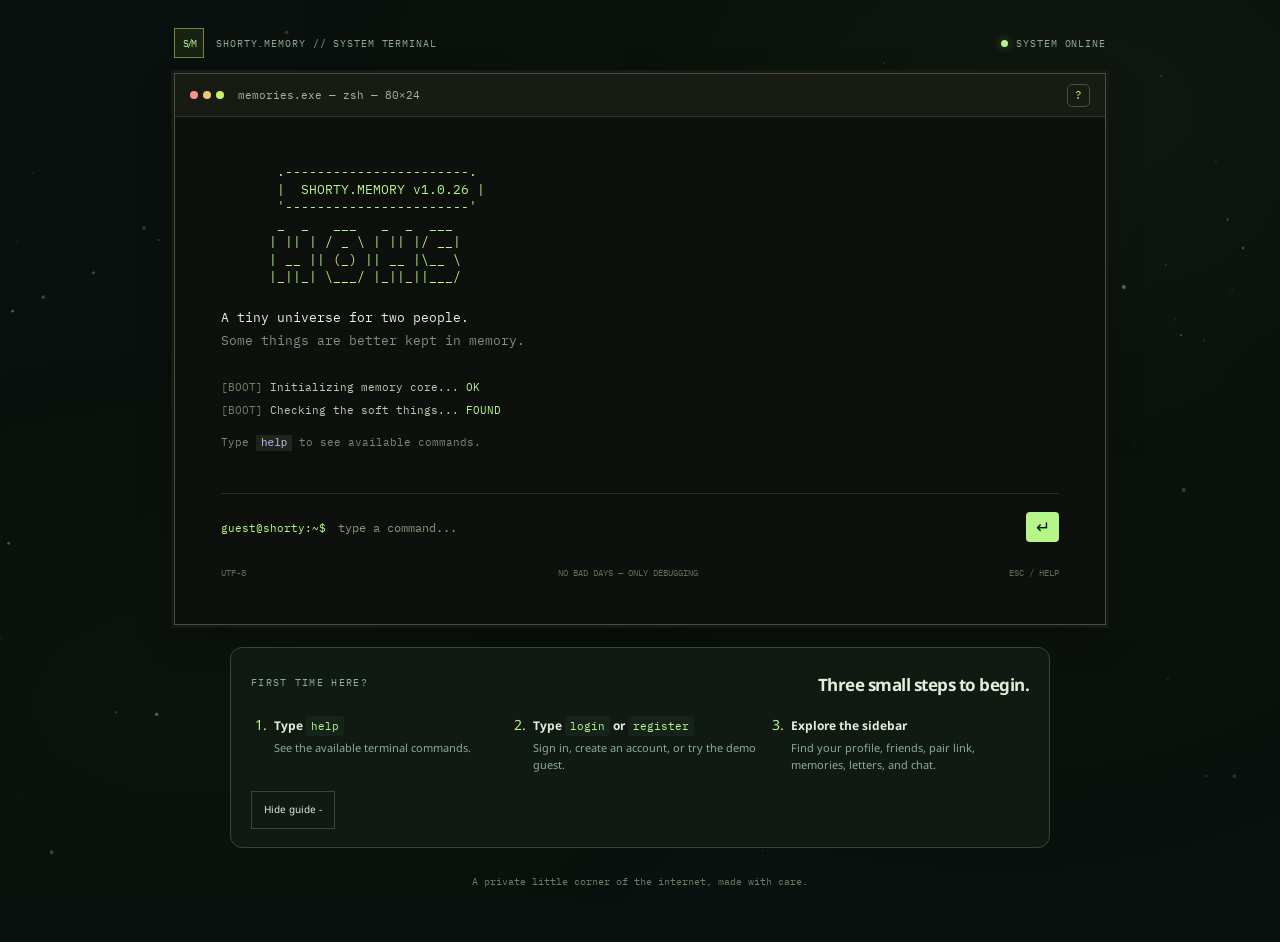
==== commit 766c51e1: "Add cache-busted 3D motion assets" ====
--- a/index.html
+++ b/index.html
@@ -10,11 +10,11 @@
   <link rel="preconnect" href="https://fonts.gstatic.com" crossorigin>
   <link href="https://fonts.googleapis.com/css2?family=DM+Mono:wght@400;500&family=IBM+Plex+Mono:wght@400;500;600;700&family=Space+Grotesk:wght@400;500;600;700&family=Noto+Sans+Thai:wght@400;500;600;700&display=swap" rel="stylesheet">
   <link rel="stylesheet" href="./styles.css?v=20261020-1">
-  <link rel="stylesheet" href="./animations.css?v=20261025-3">
+  <link rel="stylesheet" href="./animations.css?v=20261025-4">
   <script src="https://cdn.jsdelivr.net/npm/@supabase/supabase-js@2"></script>
   <script src="./config.js?v=20261020-1"></script>
   <script src="./app.js?v=20261020-1" defer></script>
-  <script src="./interactive.js?v=20261025-3" defer></script>
+  <script src="./interactive.js?v=20261025-4" defer></script>
 </head>
 <body>
   <div class="scanlines" aria-hidden="true"></div>
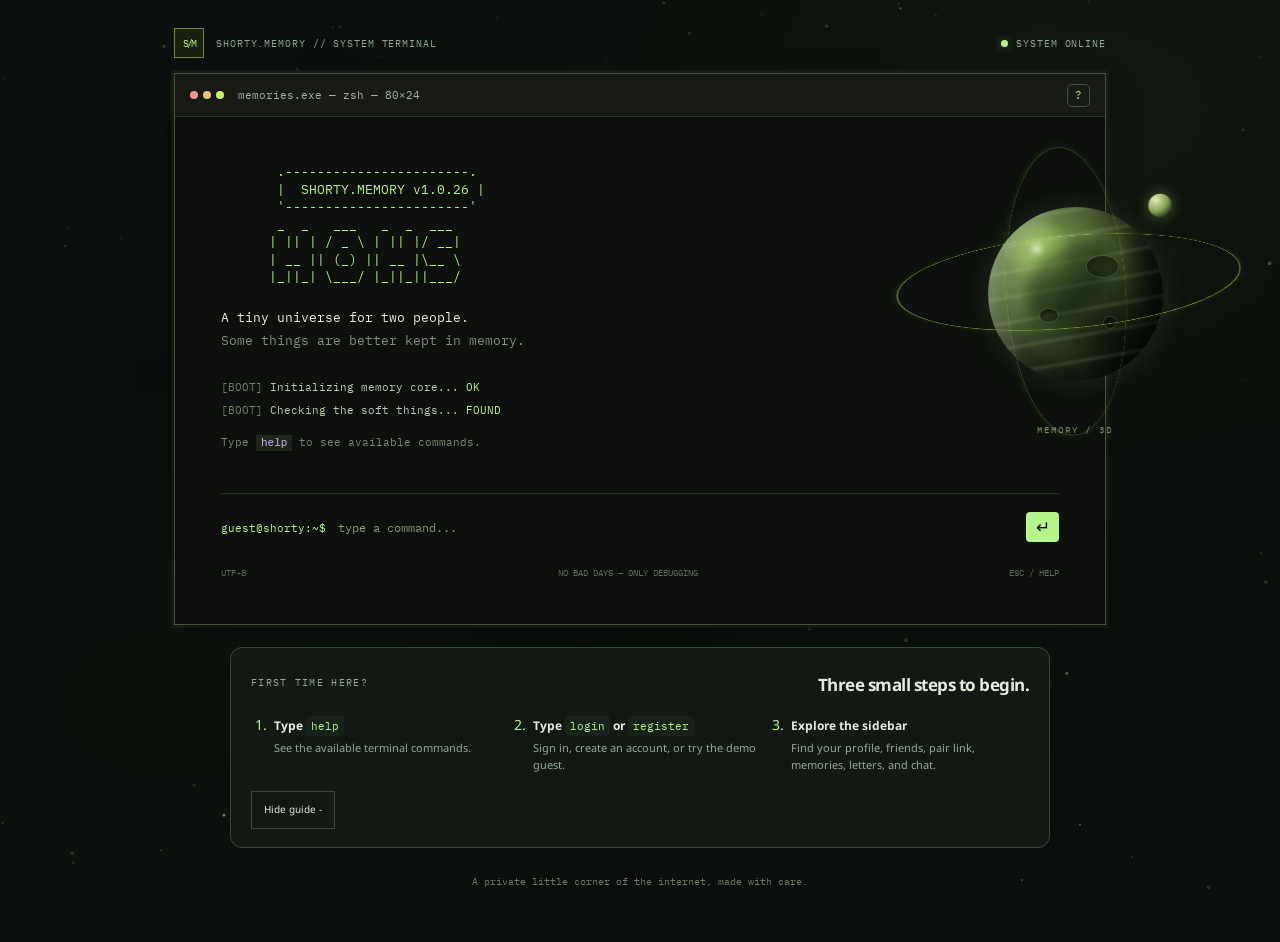
==== commit 949c60ec: "Bust stylesheet cache for visible 3D planet fix" ====
--- a/index.html
+++ b/index.html
@@ -10,7 +10,7 @@
   <link rel="preconnect" href="https://fonts.gstatic.com" crossorigin>
   <link href="https://fonts.googleapis.com/css2?family=DM+Mono:wght@400;500&family=IBM+Plex+Mono:wght@400;500;600;700&family=Space+Grotesk:wght@400;500;600;700&family=Noto+Sans+Thai:wght@400;500;600;700&display=swap" rel="stylesheet">
   <link rel="stylesheet" href="./styles.css?v=20261020-1">
-  <link rel="stylesheet" href="./animations.css?v=20261025-4">
+  <link rel="stylesheet" href="./animations.css?v=20261025-5">
   <script src="https://cdn.jsdelivr.net/npm/@supabase/supabase-js@2"></script>
   <script src="./config.js?v=20261020-1"></script>
   <script src="./app.js?v=20261020-1" defer></script>
--- a/animations.css
+++ b/animations.css
@@ -124,3 +124,63 @@
 @media (prefers-reduced-motion: reduce) {
   .shorty-reveal { opacity: 1 !important; transform: none !important; transition: none !important; }
 }
+
+
+/* Interactive 3D memory planet — CSS 3D layers keep it lightweight on iPad/mobile. */
+.shorty-3d-orbit {
+  --orbit-tilt-x: 0deg;
+  --orbit-tilt-y: 0deg;
+  position: fixed;
+  width: clamp(150px, 22vw, 310px);
+  aspect-ratio: 1;
+  right: clamp(10px, 5vw, 76px);
+  top: clamp(92px, 17vh, 190px);
+  z-index: 4;
+  pointer-events: none;
+  perspective: 900px;
+  transform-style: preserve-3d;
+  transform: rotateX(var(--orbit-tilt-x)) rotateY(var(--orbit-tilt-y));
+  transition: opacity 350ms ease;
+  opacity: .92;
+}
+.orbit-core {
+  position: absolute; inset: 19%;
+  overflow: hidden; border-radius: 50%;
+  transform-style: preserve-3d;
+  background:
+    radial-gradient(circle at 28% 24%, rgba(236,255,194,.95) 0, rgba(177,216,109,.75) 5%, transparent 19%),
+    radial-gradient(ellipse at 68% 72%, rgba(17,28,15,.95) 0, rgba(43,61,30,.92) 28%, transparent 55%),
+    radial-gradient(circle at 38% 35%, #a7ca68 0, #516a35 38%, #202b1a 69%, #0b0e09 100%);
+  box-shadow: inset -18px -12px 28px rgba(0,0,0,.78), inset 7px 5px 16px rgba(226,255,181,.3), 0 0 35px rgba(176,220,104,.14);
+  animation: orbitFloat 7s ease-in-out infinite;
+}
+.orbit-core::before {
+  content: ""; position: absolute; inset: -20%;
+  background: repeating-linear-gradient(18deg, transparent 0 10px, rgba(223,255,172,.15) 11px 13px, transparent 14px 25px);
+  border-radius: 42%; filter: blur(1px); transform: rotate(-28deg) translateZ(18px);
+  mix-blend-mode: screen;
+}
+.orbit-core::after {
+  content: ""; position: absolute; inset: 0; border-radius: inherit;
+  background: linear-gradient(105deg, rgba(255,255,255,.25), transparent 34% 65%, rgba(0,0,0,.65));
+}
+.orbit-continent { position:absolute; width:55%; height:36%; top:24%; left:19%; border-radius: 48% 35% 58% 28%; background:rgba(15,31,12,.45); filter:blur(7px); transform:rotate(-28deg) translateZ(10px); }
+.orbit-crater { position:absolute; display:block; border-radius:50%; border:1px solid rgba(230,255,188,.17); background:rgba(9,18,7,.28); box-shadow:inset 2px 3px 7px rgba(0,0,0,.4); }
+.crater-a { width:19%; height:13%; left:56%; top:28%; transform:translateZ(15px); }
+.crater-b { width:12%; height:9%; left:29%; top:58%; transform:translateZ(9px); }
+.crater-c { width:8%; height:7%; left:66%; top:63%; transform:translateZ(12px); }
+.orbit-ring { position:absolute; inset:7% -13%; border:1px solid rgba(200,241,105,.7); border-radius:50%; transform-style:preserve-3d; box-shadow:0 0 12px rgba(200,241,105,.12); }
+.ring-one { transform:rotateX(68deg) rotateZ(-25deg) translateZ(20px); }
+.ring-two { inset:1% -7%; border-color:rgba(200,241,105,.22); transform:rotateY(68deg) rotateZ(25deg); }
+.orbit-moon { position:absolute; width:8%; aspect-ratio:1; top:17%; right:18%; border-radius:50%; background:radial-gradient(circle at 30% 25%, #f1ffc9, #91b45c 48%, #25351b 78%); box-shadow:0 0 15px rgba(200,241,105,.35); transform:translateZ(65px); }
+.orbit-label { position:absolute; bottom:2%; left:50%; transform:translateX(-50%) translateZ(35px); font:9px/1 "IBM Plex Mono",monospace; letter-spacing:.18em; color:rgba(210,241,166,.7); white-space:nowrap; }
+@keyframes orbitFloat { 0%,100% { transform:translateY(0) rotate(-3deg); } 50% { transform:translateY(-9px) rotate(3deg); } }
+.shorty-visuals-muted .shorty-3d-orbit { opacity:0 !important; }
+@media (max-width: 1024px) {
+  .shorty-3d-orbit { width:clamp(112px, 17vw, 145px); top:78px; right:8px; opacity:.76; }
+  .orbit-label { display:none; }
+}
+@media (prefers-reduced-motion: reduce) {
+  .orbit-core { animation:none !important; }
+  .shorty-3d-orbit { transform:none !important; }
+}
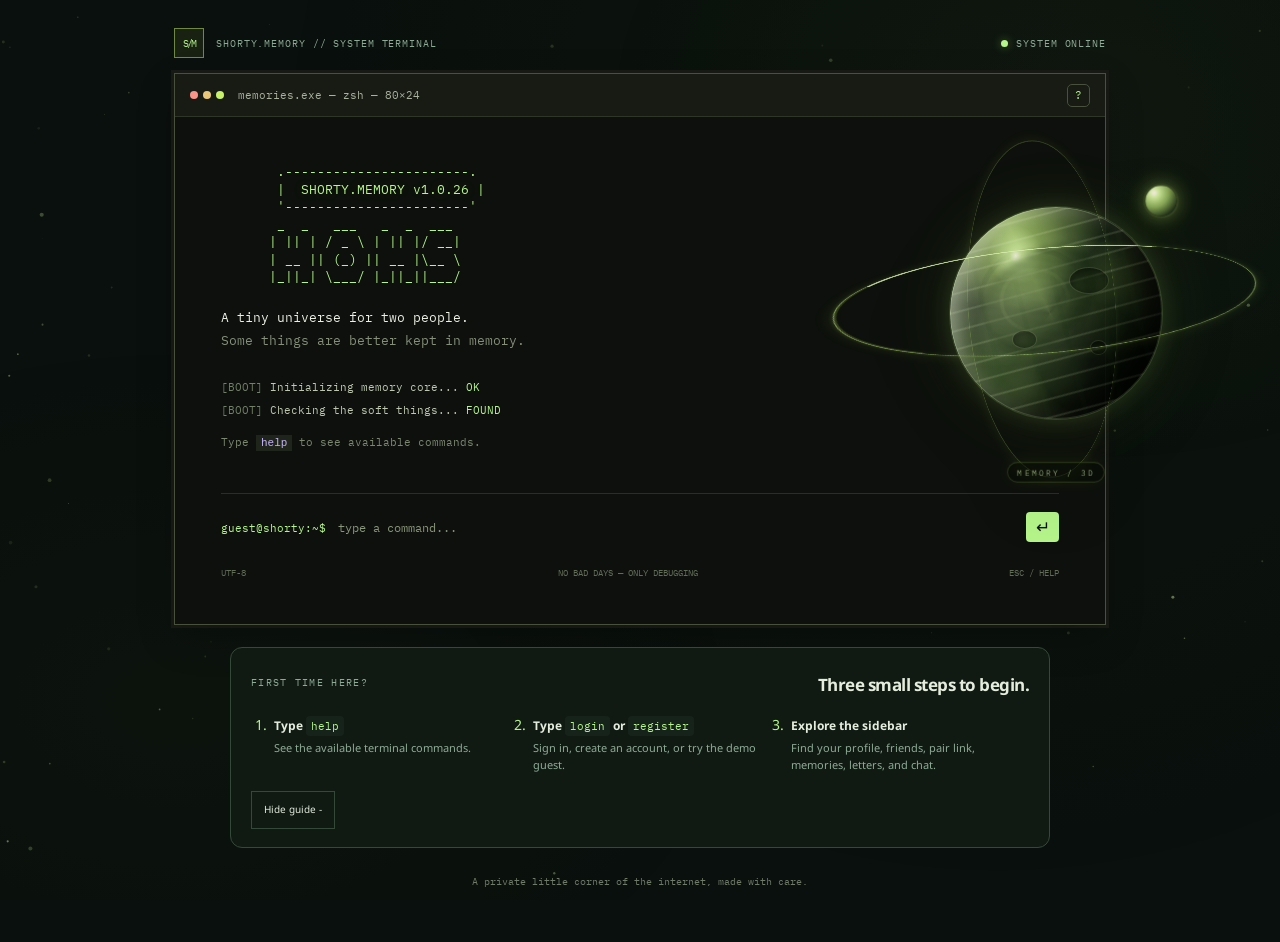
==== commit 78e5ded5: "Refresh visual stylesheet cache" ====
--- a/index.html
+++ b/index.html
@@ -10,7 +10,7 @@
   <link rel="preconnect" href="https://fonts.gstatic.com" crossorigin>
   <link href="https://fonts.googleapis.com/css2?family=DM+Mono:wght@400;500&family=IBM+Plex+Mono:wght@400;500;600;700&family=Space+Grotesk:wght@400;500;600;700&family=Noto+Sans+Thai:wght@400;500;600;700&display=swap" rel="stylesheet">
   <link rel="stylesheet" href="./styles.css?v=20261020-1">
-  <link rel="stylesheet" href="./animations.css?v=20261025-5">
+  <link rel="stylesheet" href="./animations.css?v=20261025-6">
   <script src="https://cdn.jsdelivr.net/npm/@supabase/supabase-js@2"></script>
   <script src="./config.js?v=20261020-1"></script>
   <script src="./app.js?v=20261020-1" defer></script>
--- a/animations.css
+++ b/animations.css
@@ -184,3 +184,100 @@
   .orbit-core { animation:none !important; }
   .shorty-3d-orbit { transform:none !important; }
 }
+
+
+/* SHORTY ORBIT v2 — richer lighting, atmosphere and layered orbital motion */
+.shorty-3d-orbit {
+  width: clamp(190px, 25vw, 340px);
+  filter: drop-shadow(0 20px 34px rgba(0,0,0,.24));
+  isolation: isolate;
+}
+.shorty-3d-orbit::before {
+  content:""; position:absolute; inset:5%; border-radius:50%;
+  background:radial-gradient(circle, rgba(184,239,101,.15), rgba(122,171,64,.06) 42%, transparent 70%);
+  filter:blur(13px); transform:translateZ(-24px) scale(1.18);
+  animation:orbitHalo 6s ease-in-out infinite alternate;
+}
+.orbit-core {
+  inset:17%;
+  background:
+    radial-gradient(ellipse at 31% 23%, rgba(255,255,224,.98) 0, rgba(220,255,165,.76) 3%, rgba(166,207,99,.25) 13%, transparent 27%),
+    radial-gradient(ellipse at 67% 72%, rgba(5,13,6,.98) 0, rgba(15,29,11,.9) 26%, transparent 53%),
+    radial-gradient(ellipse at 40% 44%, transparent 0 17%, rgba(202,237,135,.16) 18% 19%, transparent 20% 28%, rgba(14,29,11,.2) 29% 31%, transparent 32%),
+    conic-gradient(from 35deg at 47% 50%, #192916, #718e43, #c6e88a, #3d582b, #172214, #8eae54, #192916);
+  box-shadow:
+    inset -23px -13px 28px rgba(0,0,0,.88),
+    inset 8px 4px 17px rgba(241,255,208,.48),
+    inset 0 0 0 1px rgba(226,255,179,.28),
+    0 0 0 1px rgba(205,255,139,.14),
+    0 0 26px rgba(176,220,104,.2);
+  animation:orbitFloat 7s ease-in-out infinite, orbitSurface 32s linear infinite;
+}
+.orbit-core::before {
+  inset:-14%;
+  background:
+    repeating-linear-gradient(13deg, transparent 0 7px, rgba(231,255,185,.17) 8px 9px, transparent 10px 18px),
+    repeating-linear-gradient(104deg, transparent 0 18px, rgba(5,18,5,.2) 19px 23px, transparent 24px 37px),
+    radial-gradient(ellipse at 42% 38%, rgba(224,255,175,.26), transparent 48%);
+  border-radius:44%;
+  filter:blur(.65px);
+  transform:rotate(-28deg) translateZ(18px);
+  mix-blend-mode:screen;
+}
+.orbit-core::after {
+  background:
+    radial-gradient(ellipse at 18% 50%, rgba(240,255,208,.13), transparent 37%),
+    linear-gradient(108deg, rgba(255,255,255,.27), transparent 23% 49%, rgba(0,0,0,.14) 64%, rgba(0,0,0,.84));
+  box-shadow:inset 0 0 0 1px rgba(220,255,177,.12);
+}
+.orbit-continent {
+  width:58%; height:42%; top:22%; left:14%;
+  background:
+    radial-gradient(ellipse at 35% 38%, rgba(202,238,140,.3), transparent 65%),
+    repeating-linear-gradient(35deg, rgba(12,32,10,.56) 0 5px, rgba(46,69,25,.32) 6px 9px);
+  filter:blur(3px); opacity:.82;
+}
+.orbit-ring {
+  inset:5% -18%;
+  border:1px solid rgba(208,255,140,.58);
+  box-shadow:0 0 5px rgba(200,241,105,.22), 0 0 22px rgba(177,225,96,.12), inset 0 0 8px rgba(200,241,105,.08);
+}
+.ring-one { transform:rotateX(69deg) rotateZ(-25deg) translateZ(23px); }
+.ring-one::after {
+  content:""; position:absolute; inset:-1px; border-radius:50%;
+  border:3px solid transparent; border-top-color:rgba(235,255,195,.82);
+  border-left-color:rgba(200,241,105,.18); filter:blur(.35px);
+}
+.ring-two {
+  inset:0 -9%; border-color:rgba(200,241,105,.22);
+  box-shadow:0 0 16px rgba(200,241,105,.08);
+  transform:rotateY(67deg) rotateZ(25deg);
+  animation:orbitRingDrift 18s linear infinite;
+}
+.orbit-moon {
+  width:9%; top:13%; right:15%;
+  background:radial-gradient(circle at 27% 23%, #fffde2 0 4%, #d8f5a1 15%, #8eaf59 45%, #26371b 77%, #10170d 100%);
+  box-shadow:0 0 0 2px rgba(206,255,139,.07), 0 0 18px rgba(200,241,105,.45), 0 0 36px rgba(200,241,105,.16);
+  animation:moonDrift 8s ease-in-out infinite;
+}
+.orbit-label {
+  bottom:-1%; padding:5px 9px;
+  border:1px solid rgba(200,241,105,.18);
+  border-radius:999px; background:rgba(9,14,7,.55);
+  box-shadow:0 0 18px rgba(200,241,105,.07);
+  font-size:8px; letter-spacing:.22em; backdrop-filter:blur(8px);
+}
+@keyframes orbitHalo { from { opacity:.55; transform:translateZ(-24px) scale(1.05); } to { opacity:1; transform:translateZ(-24px) scale(1.2); } }
+@keyframes orbitSurface { from { background-position:0 0; } to { background-position:100% 50%; } }
+@keyframes orbitRingDrift { from { rotate:0deg; } to { rotate:360deg; } }
+@keyframes moonDrift { 0%,100% { translate:0 0; } 50% { translate:5px -7px; } }
+@media (max-width:1024px) {
+  .shorty-3d-orbit { width:clamp(128px, 20vw, 170px); top:74px; right:4px; opacity:.9; }
+  .orbit-label { display:none; }
+}
+@media (max-width:520px) {
+  .shorty-3d-orbit { width:124px; top:72px; right:-12px; opacity:.68; }
+}
+@media (prefers-reduced-motion:reduce) {
+  .shorty-3d-orbit::before,.orbit-ring,.orbit-moon { animation:none !important; }
+}
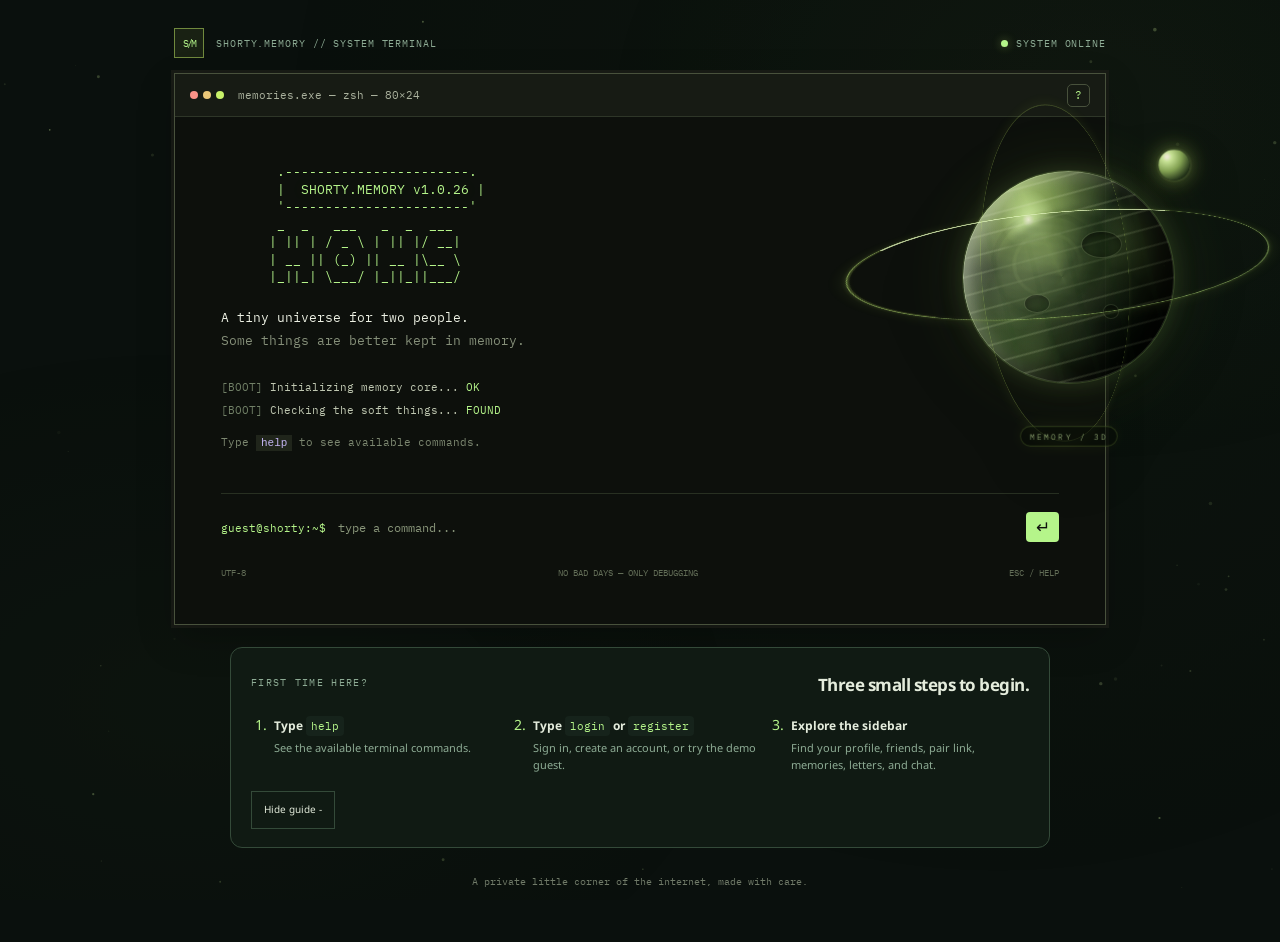
==== commit 8441f57f: "Refresh stylesheet cache for anchored 3D planet" ====
--- a/index.html
+++ b/index.html
@@ -10,7 +10,7 @@
   <link rel="preconnect" href="https://fonts.gstatic.com" crossorigin>
   <link href="https://fonts.googleapis.com/css2?family=DM+Mono:wght@400;500&family=IBM+Plex+Mono:wght@400;500;600;700&family=Space+Grotesk:wght@400;500;600;700&family=Noto+Sans+Thai:wght@400;500;600;700&display=swap" rel="stylesheet">
   <link rel="stylesheet" href="./styles.css?v=20261020-1">
-  <link rel="stylesheet" href="./animations.css?v=20261025-6">
+  <link rel="stylesheet" href="./animations.css?v=20261025-7">
   <script src="https://cdn.jsdelivr.net/npm/@supabase/supabase-js@2"></script>
   <script src="./config.js?v=20261020-1"></script>
   <script src="./app.js?v=20261020-1" defer></script>
--- a/animations.css
+++ b/animations.css
@@ -188,9 +188,13 @@
 
 /* SHORTY ORBIT v2 — richer lighting, atmosphere and layered orbital motion */
 .shorty-3d-orbit {
+  position: absolute !important;
+  top: clamp(90px, 13vh, 150px) !important;
+  right: clamp(14px, 4vw, 60px) !important;
   width: clamp(190px, 25vw, 340px);
   filter: drop-shadow(0 20px 34px rgba(0,0,0,.24));
   isolation: isolate;
+  pointer-events: none;
 }
 .shorty-3d-orbit::before {
   content:""; position:absolute; inset:5%; border-radius:50%;
@@ -281,3 +285,23 @@
 @media (prefers-reduced-motion:reduce) {
   .shorty-3d-orbit::before,.orbit-ring,.orbit-moon { animation:none !important; }
 }
+
+
+/* Anchor the 3D planet to the page rather than the viewport */
+html, body { position: relative; }
+.shorty-3d-orbit {
+  position: absolute !important;
+}
+@media (max-width:1024px) {
+  .shorty-3d-orbit {
+    position: absolute !important;
+    top: 78px !important;
+    right: 8px !important;
+  }
+}
+@media (max-width:520px) {
+  .shorty-3d-orbit {
+    top: 72px !important;
+    right: -12px !important;
+  }
+}
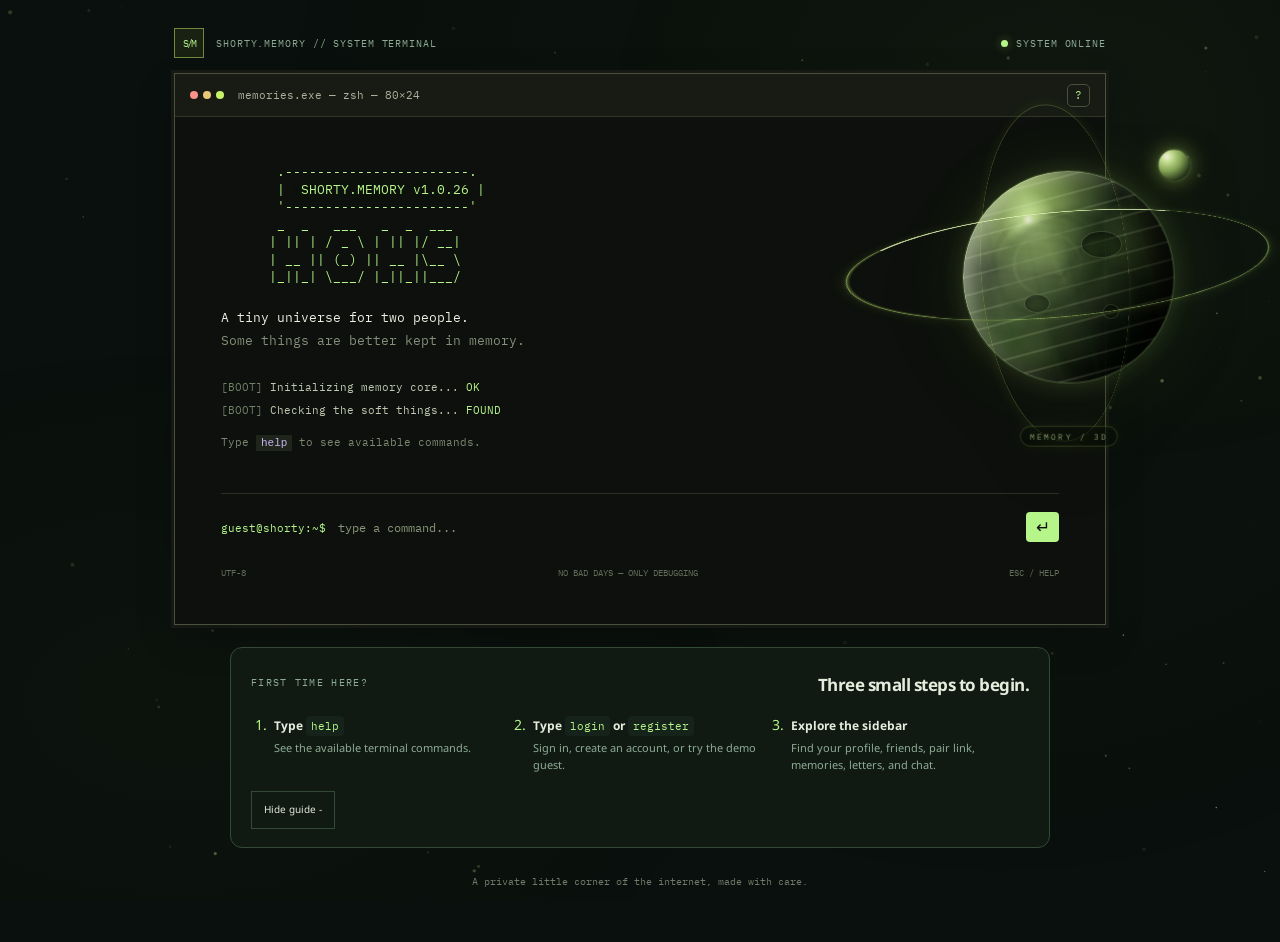
==== commit d1e621e0: "Layer cybernetic singularity behind existing SHORTY UI" ====
--- a/index.html
+++ b/index.html
@@ -15,6 +15,8 @@
   <script src="./config.js?v=20261020-1"></script>
   <script src="./app.js?v=20261020-1" defer></script>
   <script src="./interactive.js?v=20261025-4" defer></script>
+  <script src="https://cdn.jsdelivr.net/npm/three@0.160.0/build/three.min.js"></script>
+  <script src="./singularity-bg.js?v=20261025-1" defer></script>
 </head>
 <body>
   <div class="scanlines" aria-hidden="true"></div>
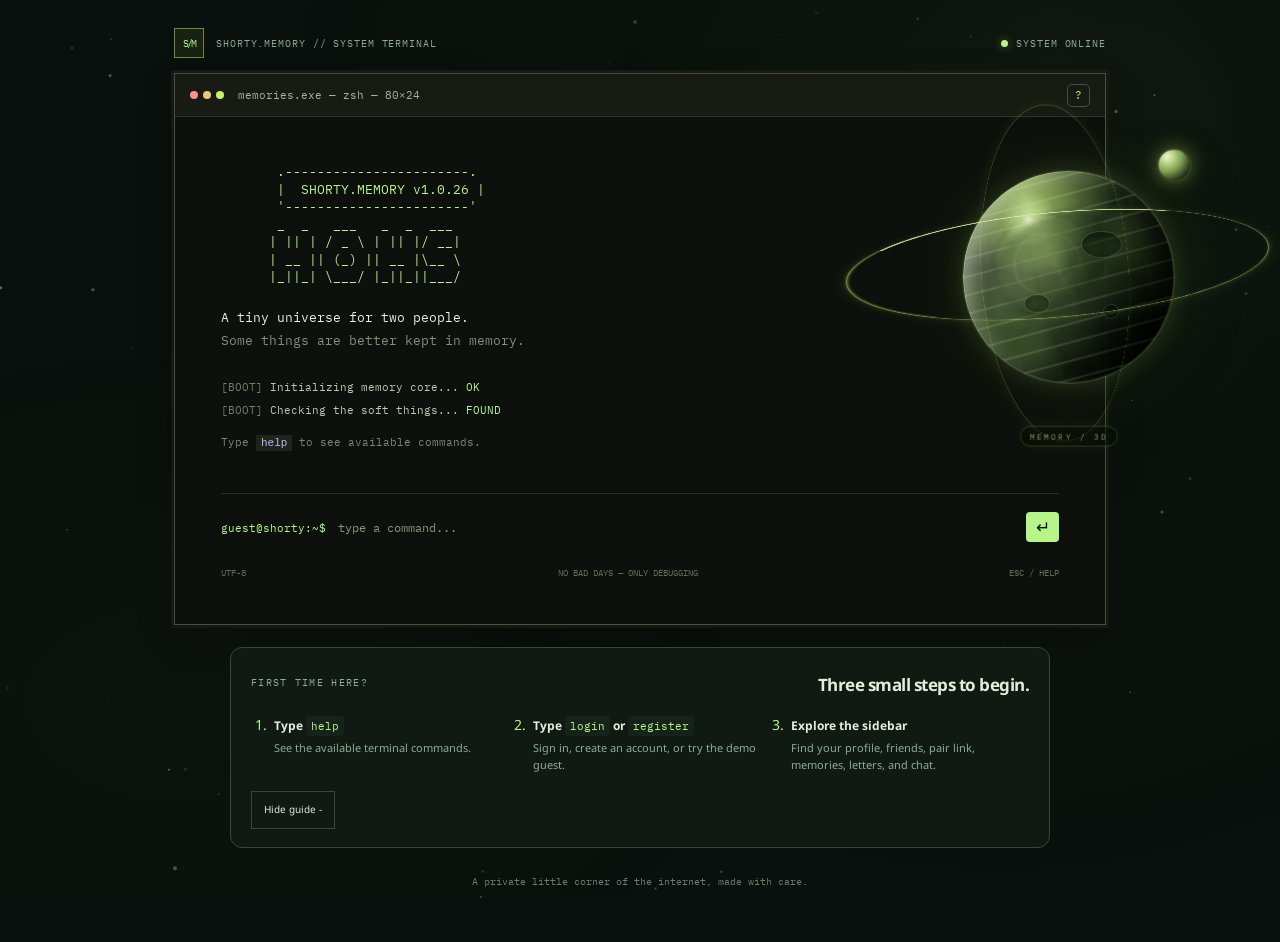
==== commit 7ae31c3d: "Load singularity as module and refresh stylesheet cache" ====
--- a/index.html
+++ b/index.html
@@ -9,14 +9,13 @@
   <link rel="preconnect" href="https://fonts.googleapis.com">
   <link rel="preconnect" href="https://fonts.gstatic.com" crossorigin>
   <link href="https://fonts.googleapis.com/css2?family=DM+Mono:wght@400;500&family=IBM+Plex+Mono:wght@400;500;600;700&family=Space+Grotesk:wght@400;500;600;700&family=Noto+Sans+Thai:wght@400;500;600;700&display=swap" rel="stylesheet">
-  <link rel="stylesheet" href="./styles.css?v=20261020-1">
+  <link rel="stylesheet" href="./styles.css?v=20261025-2">
   <link rel="stylesheet" href="./animations.css?v=20261025-7">
   <script src="https://cdn.jsdelivr.net/npm/@supabase/supabase-js@2"></script>
   <script src="./config.js?v=20261020-1"></script>
   <script src="./app.js?v=20261020-1" defer></script>
   <script src="./interactive.js?v=20261025-4" defer></script>
-  <script src="https://cdn.jsdelivr.net/npm/three@0.160.0/build/three.min.js"></script>
-  <script src="./singularity-bg.js?v=20261025-1" defer></script>
+  <script type="module" src="./singularity-bg.js?v=20261025-2"></script>
 </head>
 <body>
   <div class="scanlines" aria-hidden="true"></div>
--- a/styles.css
+++ b/styles.css
@@ -163,4 +163,26 @@
 @media(max-width:1100px){.app-shell{grid-template-columns:196px minmax(0,1fr)}.os-feature-grid{grid-template-columns:1fr}.os-anniversary{border-right:0;border-bottom:1px solid #344a39}.os-stats{grid-template-columns:repeat(2,minmax(0,1fr))}.os-stat:nth-child(2){border-right:0}.os-stat:nth-child(-n+2){border-bottom:1px solid #344a39}}
 @media(max-width:760px){.app-shell{display:flex;flex-direction:column;min-height:100vh;padding-bottom:0}.system-bar{position:relative;order:0;min-height:44px;padding:0 13px;gap:8px}.system-bar strong{font-size:12px}.system-bar span{font-size:8px}.system-bar span:nth-child(2){display:none}.sidebar{order:2;position:fixed;z-index:15;top:auto;bottom:0;left:0;width:100%;height:auto;min-height:0;padding:6px 5px calc(6px + env(safe-area-inset-bottom));border-top:1px solid #344a39;background:#0a100df5}.side-nav{display:flex;justify-content:space-around;gap:2px}.nav-item{flex:1;min-width:0;padding:7px 1px;font-size:8px;white-space:normal;text-align:center}.nav-icon{font-size:15px}.workspace{order:1;padding:0 14px 78px}.workspace-topbar{min-height:44px}.view-root{padding-top:18px}.os-location{font-size:8px}.os-location span:last-child{display:none}.os-welcome{display:block}.os-welcome h1{font-size:25px}.os-session{text-align:left;margin-top:13px;display:flex;justify-content:space-between;flex-wrap:wrap}.os-feature-grid{margin-bottom:21px}.os-anniversary{padding:15px;gap:13px}.os-anniversary-number{font-size:48px}.os-daily-note{padding:15px}.os-daily-note>p{font-size:15px}.os-stats{grid-template-columns:repeat(2,minmax(0,1fr))}.os-stat{padding:12px}.os-stat strong{font-size:29px}.os-shortcuts,.os-lower-grid{grid-template-columns:1fr}.os-memory-grid{grid-template-columns:repeat(2,minmax(0,1fr))}.os-connection{align-items:flex-start;flex-wrap:wrap}.os-connection .small-btn{margin-left:19px}.app-footer{margin-bottom:0}.quick-guide{margin-bottom:20px}}
 @media(max-width:420px){.system-bar{padding:0 9px}.system-bar strong{font-size:10px}.system-bar span:last-child{font-size:7px}.os-anniversary-number{font-size:42px}.os-anniversary h2{font-size:14px}.os-note-meta{font-size:8px}.os-stat-top{font-size:10px}.os-stat strong{font-size:25px}.os-empty{align-items:flex-start;flex-wrap:wrap}.os-empty .small-btn{margin-left:0}.os-shortcut{padding:13px}}
-[data-theme='light'] .system-bar{background:#b5f58a;color:#0a100d}+[data-theme='light'] .system-bar{background:#b5f58a;color:#0a100d}
+
+/* CYBERNETIC SINGULARITY — decorative WebGL backdrop, layered beneath all app UI */
+.shorty-singularity {
+  position: fixed;
+  inset: 0;
+  z-index: 0;
+  width: 100%;
+  height: 100%;
+  display: block;
+  pointer-events: none;
+  opacity: .72;
+  mix-blend-mode: screen;
+}
+body { isolation: isolate; }
+.boot-screen, .app-shell, .auth-dialog, .letter-dialog,
+.mascot-button, .mascot-bubble, .toast { position: relative; z-index: 2; }
+@media (max-width: 700px) {
+  .shorty-singularity { opacity: .48; }
+}
+@media (prefers-reduced-motion: reduce) {
+  .shorty-singularity { opacity: .35; }
+}
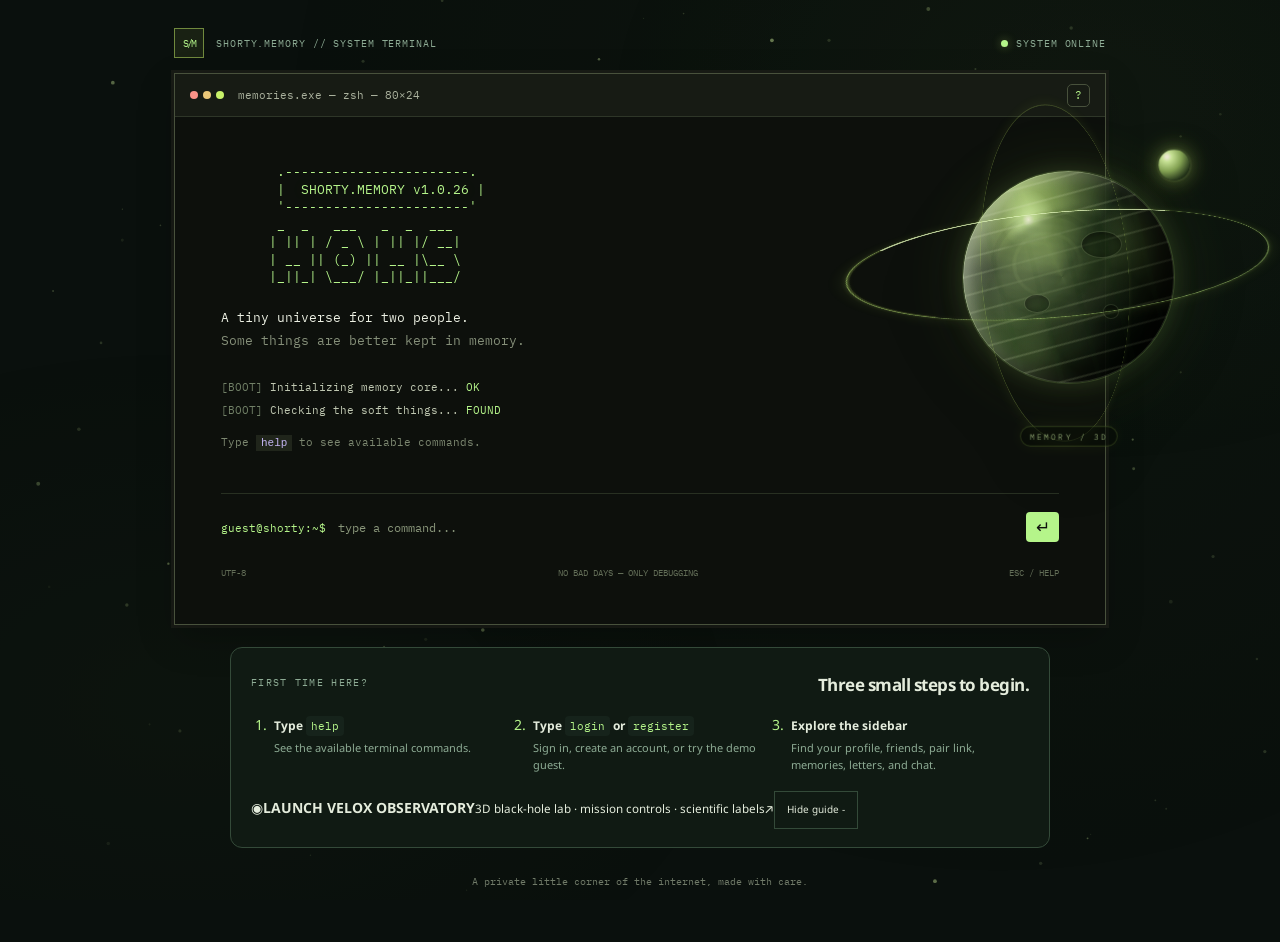
==== commit 4d7527a3: "Add prominent Observatory launch links" ====
--- a/index.html
+++ b/index.html
@@ -9,7 +9,7 @@
   <link rel="preconnect" href="https://fonts.googleapis.com">
   <link rel="preconnect" href="https://fonts.gstatic.com" crossorigin>
   <link href="https://fonts.googleapis.com/css2?family=DM+Mono:wght@400;500&family=IBM+Plex+Mono:wght@400;500;600;700&family=Space+Grotesk:wght@400;500;600;700&family=Noto+Sans+Thai:wght@400;500;600;700&display=swap" rel="stylesheet">
-  <link rel="stylesheet" href="./styles.css?v=20261025-2">
+  <link rel="stylesheet" href="./styles.css?v=20261025-3">
   <link rel="stylesheet" href="./animations.css?v=20261025-7">
   <script src="https://cdn.jsdelivr.net/npm/@supabase/supabase-js@2"></script>
   <script src="./config.js?v=20261020-1"></script>
@@ -45,7 +45,7 @@
         <div class="terminal-footer"><span>UTF-8</span><span>NO BAD DAYS — ONLY DEBUGGING</span><span>ESC / HELP</span></div>
       </div>
     </section>
-    <section class="quick-guide" aria-label="First-time guide"><div><span class="eyebrow">FIRST TIME HERE?</span><h2>Three small steps to begin.</h2></div><ol><li><b>Type <code>help</code></b><span>See the available terminal commands.</span></li><li><b>Type <code>login</code> or <code>register</code></b><span>Sign in, create an account, or try the demo guest.</span></li><li><b>Explore the sidebar</b><span>Find your profile, friends, pair link, memories, letters, and chat.</span></li></ol><button id="guideToggle" type="button" class="small-btn">Hide guide −</button></section><p class="boot-note">A private little corner of the internet, made with care.</p>
+    <section class="quick-guide" aria-label="First-time guide"><div><span class="eyebrow">FIRST TIME HERE?</span><h2>Three small steps to begin.</h2></div><ol><li><b>Type <code>help</code></b><span>See the available terminal commands.</span></li><li><b>Type <code>login</code> or <code>register</code></b><span>Sign in, create an account, or try the demo guest.</span></li><li><b>Explore the sidebar</b><span>Find your profile, friends, pair link, memories, letters, and chat.</span></li></ol><a class="observatory-entry" href="./observatory.html"><span class="observatory-entry-mark">◉</span><span class="observatory-entry-copy"><b>LAUNCH VELOX OBSERVATORY</b><small>3D black-hole lab · mission controls · scientific labels</small></span><span class="observatory-entry-arrow">↗</span></a><button id="guideToggle" type="button" class="small-btn">Hide guide −</button></section><p class="boot-note">A private little corner of the internet, made with care.</p>
   </main>
 
   <dialog id="authDialog" class="auth-dialog">
@@ -84,6 +84,7 @@
         <button class="nav-item" type="button" data-section="memories"><span class="nav-icon">▧</span><span>คลังความทรงจำ</span></button>
         <button class="nav-item" type="button" data-section="letters"><span class="nav-icon">✉</span><span>จดหมายถึงเธอ</span></button>
         <button class="nav-item" type="button" data-section="profile"><span class="nav-icon">◉</span><span>โปรไฟล์</span></button>
+        <a class="nav-item observatory-nav" href="./observatory.html"><span class="nav-icon">◉</span><span>VELOX Lab</span></a>
       </nav>
       <div class="sidebar-bottom">
         <div class="sync-card"><span class="sync-dot"></span><div><b id="syncLabel">LOCAL PREVIEW</b><small id="syncDetail">Data stays in this browser</small></div></div>
